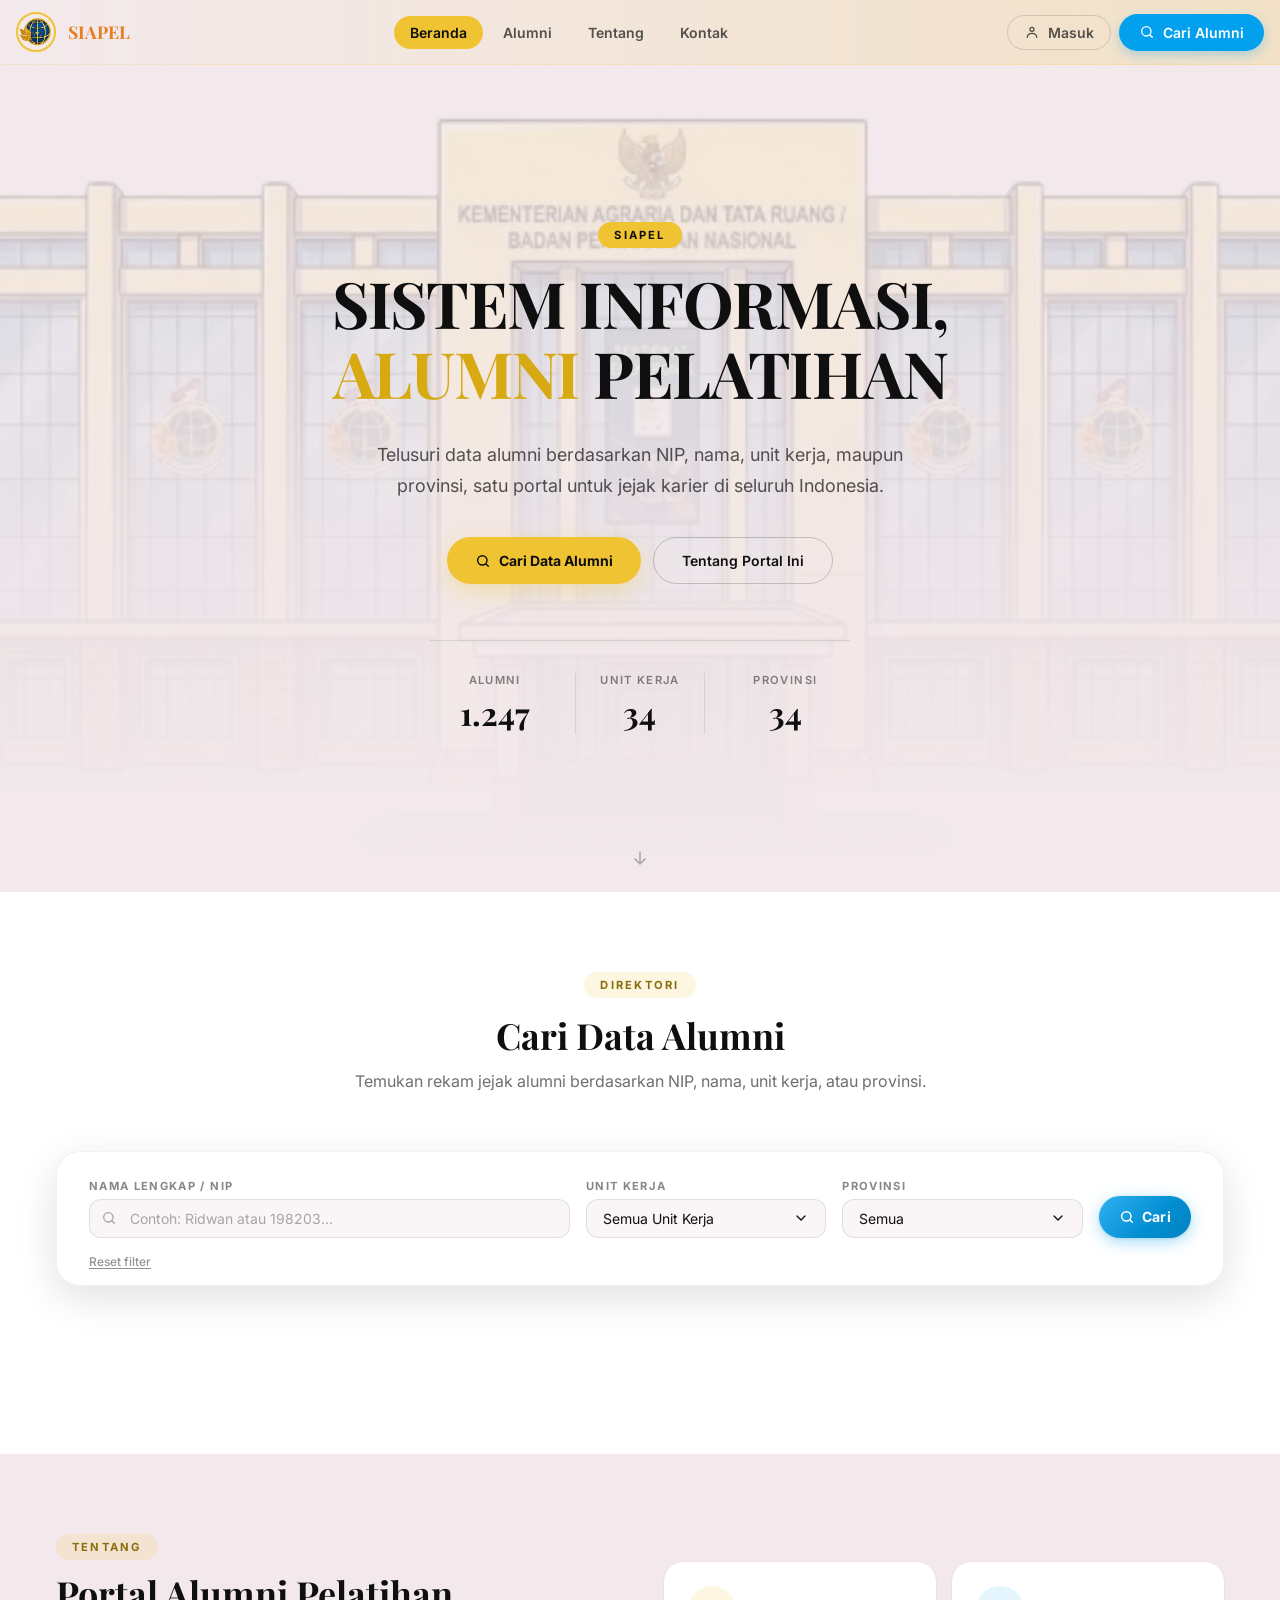
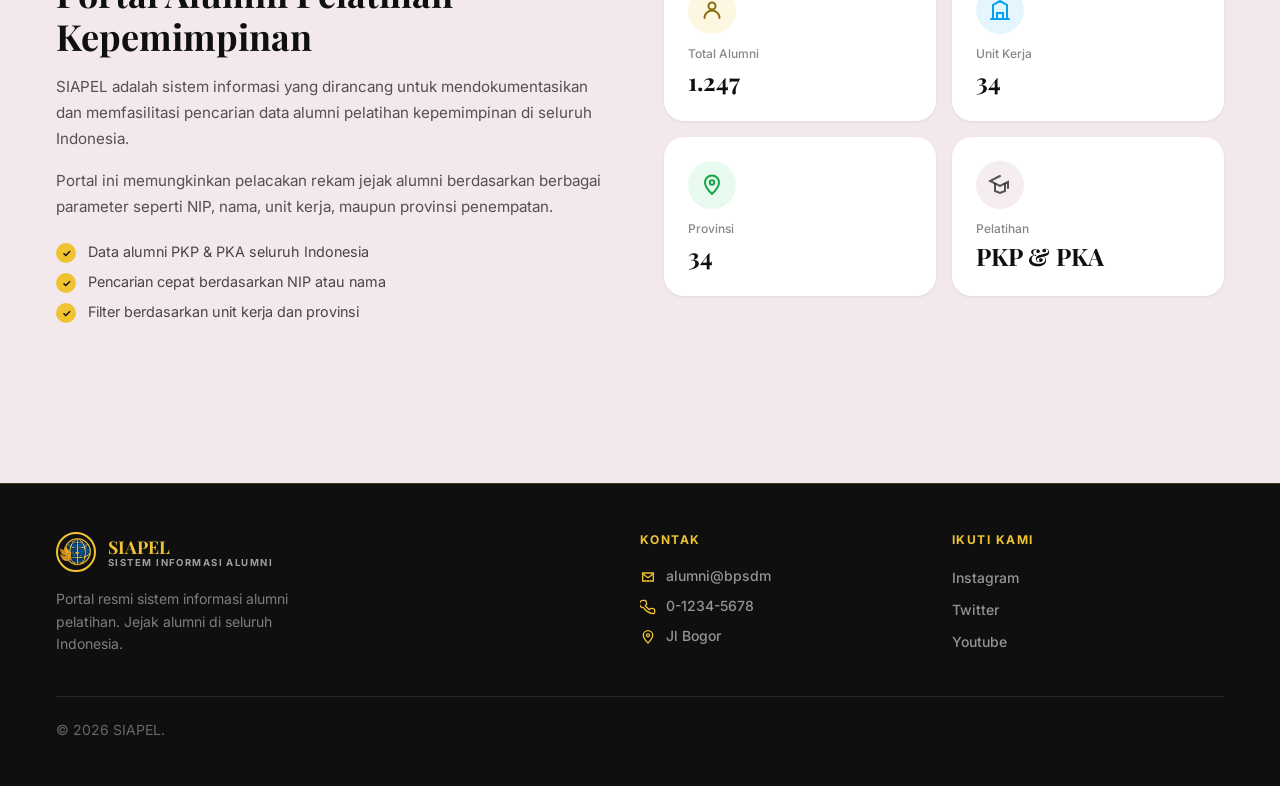
==== index.html @ c96f4f7c "SIAPEL first" ====
<!doctype html>
<html lang="id">
  <head>
    <meta charset="UTF-8" />
    <meta name="viewport" content="width=device-width, initial-scale=1.0" />
    <meta name="description" content="SIAPEL - Sistem Informasi Alumni Pelatihan. Telusuri data alumni berdasarkan NIP, nama, unit kerja, maupun provinsi." />
    <title>SIAPEL - Sistem Informasi Alumni Pelatihan</title>
    <link rel="preconnect" href="https://fonts.googleapis.com" />
    <link rel="preconnect" href="https://fonts.gstatic.com" crossorigin />
    <link href="https://fonts.googleapis.com/css2?family=Inter:wght@400;500;600;700&family=Playfair+Display:wght@700&display=swap" rel="stylesheet" />
    <link rel="stylesheet" href="style.css" />
    <link rel="shortcut icon" href="img/icon.webp" type="image/x-icon" />
  </head>
  <body>
    <!-- Skip link -->
    <a href="#beranda" class="sr-only">Lewati ke konten utama</a>

    <!-- ============ NAVBAR ============ -->
    <header id="navbar" class="navbar">
      <nav class="nav-container">
        <a href="#beranda" class="nav-logo" aria-label="Kembali ke beranda SIAPEL">
          <div class="logo-icon">
            <img src="img/icon.webp" alt="logo" />
          </div>
          <span class="logo-text"><span class="logo-name">SIAPEL</span></span>
        </a>

        <ul class="nav-menu" id="nav-menu">
          <li><a href="#beranda" class="nav-link active" data-section="beranda">Beranda</a></li>
          <li><a href="#alumni" class="nav-link" data-section="alumni">Alumni</a></li>
          <li><a href="#tentang" class="nav-link" data-section="tentang">Tentang</a></li>
          <li><a href="#kontak" class="nav-link" data-section="kontak">Kontak</a></li>
        </ul>

        <div class="nav-actions">
          <a href="login.html" class="btn-login">
            <svg viewBox="0 0 24 24" width="16" height="16" fill="none" stroke="currentColor" stroke-width="2" aria-hidden="true">
              <circle cx="12" cy="8" r="3" />
              <path d="M5 20c0-3.5 3-6 7-6s7 2.5 7 6" stroke-linecap="round" />
            </svg>
            Masuk
          </a>
          <a href="#alumni" class="btn-cari-alumni">
            <svg viewBox="0 0 24 24" width="16" height="16" fill="none" stroke="currentColor" stroke-width="2" aria-hidden="true">
              <circle cx="11" cy="11" r="7" />
              <path d="m20 20-3.5-3.5" stroke-linecap="round" />
            </svg>
            Cari Alumni
          </a>
          <button type="button" id="hamburger" class="hamburger" aria-label="Buka menu" aria-expanded="false"><span></span><span></span><span></span></button>
        </div>
      </nav>

      <div id="mobile-menu" class="mobile-menu" hidden>
        <ul class="mobile-nav-list">
          <li><a href="#beranda" class="mobile-nav-link">Beranda</a></li>
          <li><a href="#alumni" class="mobile-nav-link">Alumni</a></li>
          <li><a href="#tentang" class="mobile-nav-link">Tentang</a></li>
          <li><a href="#kontak" class="mobile-nav-link">Kontak</a></li>
          <li><a href="#alumni" class="mobile-btn-cari">Cari Alumni</a></li>
        </ul>
      </div>
    </header>

    <div class="navbar-spacer" aria-hidden="true"></div>

    <!-- ============ HERO ============ -->
    <section id="beranda" aria-label="Beranda" class="hero-section">
      <div class="hero-overlay"></div>
      <div class="hero-gradient-top"></div>
      <div class="hero-gradient-bottom"></div>

      <div class="hero-content">
        <span class="hero-badge">SIAPEL</span>
        <h1 class="hero-title">
          SISTEM INFORMASI,
          <span class="hero-title-highlight">ALUMNI</span> PELATIHAN
        </h1>
        <p class="hero-desc">Telusuri data alumni berdasarkan NIP, nama, unit kerja, maupun provinsi, satu portal untuk jejak karier di seluruh Indonesia.</p>
        <div class="hero-cta">
          <a href="#alumni" class="btn-primary">
            <svg viewBox="0 0 24 24" width="16" height="16" fill="none" stroke="currentColor" stroke-width="2.2" aria-hidden="true">
              <circle cx="11" cy="11" r="7" />
              <path d="m20 20-3.5-3.5" stroke-linecap="round" />
            </svg>
            Cari Data Alumni
          </a>
          <a href="#tentang" class="btn-outline">Tentang Portal Ini</a>
        </div>

        <dl class="hero-stats" id="hero-stats">
          <div class="stat-item">
            <dt class="stat-label">Alumni</dt>
            <dd class="stat-value" data-target="1247">0</dd>
          </div>
          <div class="stat-item stat-item--border">
            <dt class="stat-label">Unit Kerja</dt>
            <dd class="stat-value" data-target="34">0</dd>
          </div>
          <div class="stat-item">
            <dt class="stat-label">Provinsi</dt>
            <dd class="stat-value" data-target="34">0</dd>
          </div>
        </dl>
      </div>

      <a href="#alumni" class="scroll-indicator" aria-label="Gulir ke bagian alumni">
        <svg viewBox="0 0 24 24" width="20" height="20" fill="none" stroke="currentColor" stroke-width="2"><path d="M12 5v14M6 13l6 6 6-6" stroke-linecap="round" /></svg>
      </a>
    </section>

    <!-- ============ ALUMNI SEARCH ============ -->
    <section id="alumni" aria-label="Direktori Alumni" class="alumni-section">
      <div class="section-container">
        <div class="section-header">
          <span class="section-badge">Direktori</span>
          <h2 class="section-title">Cari Data Alumni</h2>
          <p class="section-desc">Temukan rekam jejak alumni berdasarkan NIP, nama, unit kerja, atau provinsi.</p>
        </div>

        <div class="search-panel">
          <form class="search-form" id="search-form" onsubmit="cariAlumni(event)">
            <div class="search-field search-field--wide">
              <label for="q" class="field-label">Nama Lengkap / NIP</label>
              <div class="input-icon-wrap">
                <svg class="input-icon" viewBox="0 0 24 24" fill="none" stroke="currentColor" stroke-width="2" aria-hidden="true">
                  <circle cx="11" cy="11" r="7" />
                  <path d="m20 20-3.5-3.5" stroke-linecap="round" />
                </svg>
                <input type="text" id="q" name="q" placeholder="Contoh: Ridwan atau 198203..." class="form-input form-input--icon" required />
              </div>
            </div>

            <div class="search-field">
              <label class="field-label">Unit Kerja</label>
              <div class="custom-select-wrap" id="unit-kerja-wrap">
                <button type="button" class="custom-select-btn" id="unit-kerja-btn" aria-expanded="false">
                  <span id="unit-kerja-label">Semua Unit Kerja</span>
                  <svg viewBox="0 0 24 24" width="16" height="16" fill="none" stroke="currentColor" stroke-width="2"><path d="m6 9 6 6 6-6" stroke-linecap="round" /></svg>
                </button>
                <div class="custom-dropdown" id="unit-kerja-dropdown" hidden>
                  <div class="dropdown-search-wrap">
                    <input type="text" id="unit-kerja-search" placeholder="Cari unit kerja..." class="dropdown-search" autocomplete="off" />
                  </div>
                  <ul class="dropdown-list" role="listbox" id="unit-kerja-list"></ul>
                </div>
                <input type="hidden" name="unit_kerja_id" id="unit-kerja-id" />
              </div>
            </div>

            <div class="search-field">
              <label class="field-label">Provinsi</label>
              <div class="custom-select-wrap" id="provinsi-wrap">
                <button type="button" class="custom-select-btn" id="provinsi-btn" aria-expanded="false">
                  <span id="provinsi-label">Semua</span>
                  <svg viewBox="0 0 24 24" width="16" height="16" fill="none" stroke="currentColor" stroke-width="2"><path d="m6 9 6 6 6-6" stroke-linecap="round" /></svg>
                </button>
                <div class="custom-dropdown" id="provinsi-dropdown" hidden>
                  <div class="dropdown-search-wrap">
                    <input type="text" id="provinsi-search" placeholder="Cari provinsi..." class="dropdown-search" autocomplete="off" />
                  </div>
                  <ul class="dropdown-list" role="listbox" id="provinsi-list"></ul>
                </div>
                <input type="hidden" name="provinsi_id" id="provinsi-id" />
              </div>
            </div>

            <div class="search-field search-field--action">
              <label class="field-label">&nbsp;</label>
              <button type="submit" class="btn-search">
                <svg viewBox="0 0 24 24" width="16" height="16" fill="none" stroke="currentColor" stroke-width="2.2" aria-hidden="true">
                  <circle cx="11" cy="11" r="7" />
                  <path d="m20 20-3.5-3.5" stroke-linecap="round" />
                </svg>
                Cari
              </button>
            </div>
          </form>
          <button type="button" class="btn-reset" onclick="resetSearch()">Reset filter</button>
        </div>

        <!-- Hasil Pencarian -->
        <div id="hasil-section" class="hasil-section" hidden>
          <p class="hasil-label" id="hasil-label">Hasil Pencarian</p>

          <div id="skeleton" class="skeleton-wrap" hidden>
            <div class="skeleton-header"></div>
            <div class="skeleton-row">
              <div class="skeleton-cell"></div>
              <div class="skeleton-cell"></div>
              <div class="skeleton-cell"></div>
              <div class="skeleton-cell"></div>
              <div class="skeleton-cell"></div>
            </div>
          </div>

          <div id="tabel-hasil" class="tabel-hasil" hidden>
            <div class="tabel-scroll">
              <table class="tabel">
                <thead>
                  <tr>
                    <th>NIP</th>
                    <th>Nama</th>
                    <th>Jabatan</th>
                    <th>Unit Kerja</th>
                    <th>Provinsi</th>
                  </tr>
                </thead>
                <tbody id="tabel-body"></tbody>
              </table>
            </div>
          </div>

          <div id="not-found" class="not-found" hidden>
            <span class="not-found-icon">
              <svg viewBox="0 0 24 24" width="20" height="20" fill="none" stroke="currentColor" stroke-width="1.8">
                <circle cx="11" cy="11" r="7" />
                <path d="m20 20-3.5-3.5" stroke-linecap="round" />
              </svg>
            </span>
            <h3 class="not-found-title">Data Tidak Ditemukan</h3>
            <p class="not-found-desc">Periksa kembali NIP atau nama yang dimasukkan, atau coba filter lain.</p>
          </div>
        </div>
      </div>
    </section>

    <!-- ============ TENTANG ============ -->
    <section id="tentang" aria-label="Tentang Portal" class="about-section">
      <div class="section-container">
        <div class="about-grid">
          <div class="about-text">
            <span class="section-badge">Tentang</span>
            <h2 class="section-title about-title">Portal Alumni Pelatihan Kepemimpinan</h2>
            <p class="about-desc">SIAPEL adalah sistem informasi yang dirancang untuk mendokumentasikan dan memfasilitasi pencarian data alumni pelatihan kepemimpinan di seluruh Indonesia.</p>
            <p class="about-desc">Portal ini memungkinkan pelacakan rekam jejak alumni berdasarkan berbagai parameter seperti NIP, nama, unit kerja, maupun provinsi penempatan.</p>
            <div class="about-features">
              <div class="feature-item"><span class="feature-icon">✓</span><span>Data alumni PKP &amp; PKA seluruh Indonesia</span></div>
              <div class="feature-item"><span class="feature-icon">✓</span><span>Pencarian cepat berdasarkan NIP atau nama</span></div>
              <div class="feature-item"><span class="feature-icon">✓</span><span>Filter berdasarkan unit kerja dan provinsi</span></div>
            </div>
          </div>
          <div class="about-stats-grid">
            <div class="about-stat-card">
              <div class="about-stat-icon about-stat-icon--yellow">
                <svg viewBox="0 0 24 24" width="24" height="24" fill="none" stroke="currentColor" stroke-width="2">
                  <circle cx="12" cy="8" r="3.5" />
                  <path d="M4.5 20c0-4.1 3.4-7.5 7.5-7.5s7.5 3.4 7.5 7.5" stroke-linecap="round" />
                </svg>
              </div>
              <p class="about-stat-label">Total Alumni</p>
              <p class="about-stat-value">1.247</p>
            </div>
            <div class="about-stat-card">
              <div class="about-stat-icon about-stat-icon--blue">
                <svg viewBox="0 0 24 24" width="24" height="24" fill="none" stroke="currentColor" stroke-width="2"><path d="M3 21h18M5 21V7l7-4 7 4v14M9 21v-6h6v6" stroke-linecap="round" /></svg>
              </div>
              <p class="about-stat-label">Unit Kerja</p>
              <p class="about-stat-value">34</p>
            </div>
            <div class="about-stat-card">
              <div class="about-stat-icon about-stat-icon--green">
                <svg viewBox="0 0 24 24" width="24" height="24" fill="none" stroke="currentColor" stroke-width="2">
                  <path d="M12 21s7-6.5 7-11.5A7 7 0 0 0 5 9.5C5 14.5 12 21 12 21Z" stroke-linecap="round" />
                  <circle cx="12" cy="9.5" r="2.2" />
                </svg>
              </div>
              <p class="about-stat-label">Provinsi</p>
              <p class="about-stat-value">34</p>
            </div>
            <div class="about-stat-card">
              <div class="about-stat-icon about-stat-icon--pink">
                <svg viewBox="0 0 24 24" width="24" height="24" fill="none" stroke="currentColor" stroke-width="2">
                  <path d="M12 3 2 8l10 5 8-4.2V15" stroke-linecap="round" />
                  <path d="M7 11v7l5 2 5-2v-7" stroke-linecap="round" />
                </svg>
              </div>
              <p class="about-stat-label">Pelatihan</p>
              <p class="about-stat-value">PKP &amp; PKA</p>
            </div>
          </div>
        </div>
      </div>
    </section>

    <!-- ============ FOOTER ============ -->
    <footer id="kontak" aria-label="Kontak" class="footer">
      <div class="footer-container">
        <div class="footer-grid">
          <div class="footer-brand">
            <a href="#beranda" class="footer-logo">
              <div class="logo-icon">
                <img src="img/icon.webp" alt="logo" />
              </div>
              <span class="footer-logo-text">
                <span class="footer-logo-name">SIAPEL</span>
                <span class="footer-logo-sub">Sistem Informasi Alumni</span>
              </span>
            </a>
            <p class="footer-desc">Portal resmi sistem informasi alumni pelatihan. Jejak alumni di seluruh Indonesia.</p>
          </div>
          <div class="footer-col">
            <h2 class="footer-col-title">Kontak</h2>
            <ul class="footer-links">
              <li>
                <svg viewBox="0 0 24 24" width="16" height="16" fill="none" stroke="currentColor" stroke-width="2">
                  <path d="M4 6h16v12H4z" stroke-linecap="round" />
                  <path d="m4 7 8 6 8-6" stroke-linecap="round" /></svg
                ><a href="#">alumni@bpsdm</a>
              </li>
              <li>
                <svg viewBox="0 0 24 24" width="16" height="16" fill="none" stroke="currentColor" stroke-width="2">
                  <path
                    d="M22 16.92v3a2 2 0 0 1-2.18 2 19.79 19.79 0 0 1-8.63-3.07 19.5 19.5 0 0 1-6-6A2 2 0 0 1 4.11 2h3a2 2 0 0 1 2 1.72c.127.96.362 1.9.7 2.81a2 2 0 0 1-.45 2.11L8.09 9.91a16 16 0 0 0 6 6l1.27-1.27a2 2 0 0 1 2.11-.45c.9.34 1.85.573 2.81.7A2 2 0 0 1 22 16.92Z"
                    stroke-linecap="round"
                  /></svg
                ><a href="tel:+62211234567">0-1234-5678</a>
              </li>
              <li>
                <svg viewBox="0 0 24 24" width="16" height="16" fill="none" stroke="currentColor" stroke-width="2">
                  <path d="M12 21s7-6.5 7-11.5A7 7 0 0 0 5 9.5C5 14.5 12 21 12 21Z" stroke-linecap="round" />
                  <circle cx="12" cy="9.5" r="2.2" /></svg
                ><span>Jl Bogor</span>
              </li>
            </ul>
          </div>
          <div class="footer-col">
            <h2 class="footer-col-title">Ikuti Kami</h2>
            <ul class="footer-social-links">
              <li><a href="#" target="_blank" rel="noopener">Instagram</a></li>
              <li><a href="#" target="_blank" rel="noopener">Twitter</a></li>
              <li><a href="#" target="_blank" rel="noopener">Youtube</a></li>
            </ul>
          </div>
        </div>
        <div class="footer-bottom">
          <span class="footer-copy">&copy; 2026 <a href="#beranda">SIAPEL</a>.</span>
        </div>
      </div>
    </footer>

    <script src="app.js"></script>
  </body>
</html>
---- style.css ----
/* ================================================================
   SIAPEL – Style.css 
   ================================================================ */

/* ── Google Fonts ── */
@import url("https://fonts.googleapis.com/css2?family=Inter:wght@400;500;600;700&family=Playfair+Display:wght@700&display=swap");

/* ── Reset & Base ── */
*,
*::before,
*::after {
  box-sizing: border-box;
  margin: 0;
  padding: 0;
}
[hidden] {
  display: none !important;
}
html {
  scroll-behavior: smooth;
  font-size: 16px;
}
body {
  font-family: "Inter", system-ui, sans-serif;
  color: #0f0f0f;
  background: #f3e9ec;
  overflow-x: hidden;
  -webkit-font-smoothing: antialiased;
}
img {
  max-width: 100%;
  display: block;
}
a {
  color: inherit;
  text-decoration: none;
}
ul {
  list-style: none;
}
button {
  cursor: pointer;
  font-family: inherit;
  border: none;
  background: none;
}
input,
select,
textarea {
  font-family: inherit;
}

/* ── CSS Variables ── */
:root {
  --gold: #f0c332;
  --gold-dark: #d4ab2a;
  --gold-light: #fff8dc;
  --blue: #03a0ee;
  --blue-dark: #0282c0;
  --dark: #0f0f0f;
  --pink-bg: #f3e9ec;
  --white: #ffffff;
  --text-muted: rgba(15, 15, 15, 0.5);
  --border: rgba(15, 15, 15, 0.1);
  --radius-sm: 8px;
  --radius: 12px;
  --radius-lg: 16px;
  --radius-xl: 20px;
  --radius-full: 9999px;
  --shadow-sm: 0 1px 3px rgba(0, 0, 0, 0.08);
  --shadow: 0 4px 16px rgba(0, 0, 0, 0.1);
  --shadow-lg: 0 12px 40px rgba(0, 0, 0, 0.12);
  --sidebar-w: 256px;
  --topbar-h: 64px;
  --transition: 0.2s ease;
}

/* ================================================================
   UTILITIES
   ================================================================ */
.sr-only {
  position: absolute;
  width: 1px;
  height: 1px;
  overflow: hidden;
  clip: rect(0, 0, 0, 0);
  white-space: nowrap;
}
.font-medium {
  font-weight: 500;
}
.font-semibold {
  font-weight: 600;
}
.font-bold {
  font-weight: 700;
}
.text-right {
  text-align: right;
}
.text-muted {
  color: var(--text-muted);
}
.text-xs {
  font-size: 0.75rem;
}
.mono {
  font-family: "Courier New", monospace;
}
.mt-6 {
  margin-top: 1.5rem;
}
.mb-5 {
  margin-bottom: 1.25rem;
}

/* ================================================================
   LOGO
   ================================================================ */
.logo-icon {
  width: 40px;
  height: 40px;
  border-radius: 50%;
  /* background: var(--gold); */
  border: 2px solid var(--gold);
  display: flex;
  align-items: center;
  justify-content: center;
  font-family: "Playfair Display", serif;
  font-weight: 700;
  font-size: 1.1rem;
  color: var(--dark);
  flex-shrink: 0;
  transition: transform var(--transition);
}
.logo-icon--sm {
  width: 36px;
  height: 36px;
  font-size: 1rem;
}
.logo-text {
  display: flex;
  flex-direction: column;
  line-height: 1.2;
}
.logo-name {
  font-family: "Playfair Display", serif;
  font-size: 1.1rem;
  font-weight: 700;
  color: #e67e22;
}

/* ================================================================
   NAVBAR (Public)
   ================================================================ */
.navbar {
  position: fixed;
  top: 0;
  left: 0;
  right: 0;
  z-index: 50;
  background: linear-gradient(to right, #f3e9ec, rgba(240, 195, 50, 0.2));
  border-bottom: 1px solid rgba(240, 195, 50, 0.2);
  transition:
    background var(--transition),
    box-shadow var(--transition);
}
.navbar.scrolled {
  background: rgba(243, 233, 236, 0.95);
  backdrop-filter: blur(8px);
  box-shadow: 0 4px 20px rgba(0, 0, 0, 0.06);
  border-color: rgba(240, 195, 50, 0.4);
}
.nav-container {
  max-width: 1280px;
  margin: 0 auto;
  display: flex;
  align-items: center;
  justify-content: space-between;
  height: var(--topbar-h);
  padding: 0 1rem;
}
.nav-logo {
  display: flex;
  align-items: center;
  gap: 0.75rem;
}
.nav-logo:hover .logo-icon {
  transform: rotate(6deg);
}
.nav-menu {
  display: flex;
  align-items: center;
  gap: 0.25rem;
}
.nav-link {
  display: block;
  padding: 0.5rem 1rem;
  border-radius: var(--radius-full);
  font-size: 0.875rem;
  font-weight: 600;
  color: rgba(15, 15, 15, 0.7);
  transition: all var(--transition);
}
.nav-link:hover {
  background: rgba(240, 195, 50, 0.2);
  color: var(--dark);
}
.nav-link.active {
  background: var(--gold);
  color: var(--dark);
}
.nav-actions {
  display: flex;
  align-items: center;
  gap: 0.5rem;
}
.btn-login {
  display: inline-flex;
  align-items: center;
  gap: 0.5rem;
  padding: 0.5rem 1rem;
  border-radius: var(--radius-full);
  border: 1px solid rgba(15, 15, 15, 0.15);
  font-size: 0.875rem;
  font-weight: 600;
  color: rgba(15, 15, 15, 0.7);
  transition: all var(--transition);
}
.btn-login:hover {
  border-color: var(--gold);
  background: rgba(240, 195, 50, 0.1);
  color: var(--dark);
}
.btn-cari-alumni {
  display: none;
  align-items: center;
  gap: 0.5rem;
  padding: 0.625rem 1.25rem;
  border-radius: var(--radius-full);
  background: var(--blue);
  font-size: 0.875rem;
  font-weight: 600;
  color: var(--white);
  box-shadow: 0 4px 12px rgba(3, 160, 238, 0.3);
  transition: all var(--transition);
}
.btn-cari-alumni:hover {
  transform: translateY(-1px);
  box-shadow: 0 6px 16px rgba(3, 160, 238, 0.4);
}

/* Hamburger */
.hamburger {
  width: 40px;
  height: 40px;
  display: flex;
  flex-direction: column;
  align-items: center;
  justify-content: center;
  gap: 5px;
  border-radius: var(--radius-full);
  transition: background var(--transition);
}
.hamburger:hover {
  background: rgba(240, 195, 50, 0.2);
}
.hamburger span {
  width: 20px;
  height: 2px;
  background: var(--dark);
  border-radius: 2px;
  transition: all var(--transition);
}
.hamburger.open span:nth-child(1) {
  transform: translateY(7px) rotate(45deg);
}
.hamburger.open span:nth-child(2) {
  opacity: 0;
}
.hamburger.open span:nth-child(3) {
  transform: translateY(-7px) rotate(-45deg);
}

.navbar-spacer {
  height: var(--topbar-h);
}

/* Mobile Menu */
.mobile-menu {
  background: var(--pink-bg);
  border-top: 1px solid rgba(240, 195, 50, 0.3);
}
.mobile-nav-list {
  padding: 1rem;
  display: flex;
  flex-direction: column;
  gap: 0.25rem;
}
.mobile-nav-link {
  display: block;
  padding: 0.75rem 1rem;
  border-radius: var(--radius);
  font-size: 1rem;
  font-weight: 600;
  color: rgba(15, 15, 15, 0.7);
  transition: all var(--transition);
}
.mobile-nav-link:hover {
  background: rgba(240, 195, 50, 0.2);
  color: var(--dark);
}
.mobile-btn-cari {
  display: flex;
  align-items: center;
  justify-content: center;
  gap: 0.5rem;
  padding: 0.75rem 1rem;
  margin-top: 0.5rem;
  border-radius: var(--radius);
  background: var(--blue);
  color: var(--white);
  font-size: 1rem;
  font-weight: 600;
}

@media (min-width: 768px) {
  .nav-menu {
    display: flex !important;
  }
  .btn-cari-alumni {
    display: inline-flex;
  }
  .hamburger {
    display: none;
  }
}

/* ================================================================
   HERO
   ================================================================ */
.hero-section {
  position: relative;
  min-height: 92vh;
  display: flex;
  align-items: center;
  background: var(--pink-bg);
  overflow: hidden;
}
.hero-overlay {
  position: absolute;
  inset: 0;
  z-index: 0;
  background: url("img/heroImage.webp") center/cover no-repeat;
  opacity: 0.25;
}
/* .hero-gradient-top {
  position: absolute;
  inset: 0;
  z-index: 1;
  background: radial-gradient(ellipse at top, rgba(240, 195, 50, 0.4), transparent 55%);
} */
.hero-gradient-bottom {
  position: absolute;
  inset: 0;
  z-index: 1;
  background: linear-gradient(to top, var(--pink-bg) 0%, rgba(243, 233, 236, 0.75) 40%, transparent 100%);
}
.hero-content {
  position: relative;
  z-index: 10;
  max-width: 900px;
  margin: 0 auto;
  padding: 6rem 1rem;
  text-align: center;
  display: flex;
  flex-direction: column;
  align-items: center;
  width: 100%;
}
.hero-badge {
  display: inline-flex;
  align-items: center;
  background: var(--gold);
  color: var(--dark);
  padding: 0.375rem 1rem;
  border-radius: var(--radius-full);
  font-size: 0.7rem;
  font-weight: 700;
  letter-spacing: 0.2em;
  text-transform: uppercase;
  margin-bottom: 1.25rem;
}
.hero-title {
  font-family: "Playfair Display", serif;
  font-size: clamp(2rem, 5vw, 4rem);
  font-weight: 700;
  line-height: 1.1;
  color: var(--dark);
  letter-spacing: -0.02em;
  margin-bottom: 0.5rem;
}
.hero-title-highlight {
  color: #d7a913;
}
.hero-desc {
  max-width: 600px;
  font-size: clamp(0.95rem, 2vw, 1.125rem);
  line-height: 1.7;
  color: rgba(15, 15, 15, 0.7);
  margin-top: 1.5rem;
}
.hero-cta {
  display: flex;
  flex-wrap: wrap;
  justify-content: center;
  gap: 0.75rem;
  margin-top: 2.25rem;
  width: 100%;
}
.btn-primary {
  display: inline-flex;
  align-items: center;
  gap: 0.5rem;
  padding: 0.875rem 1.75rem;
  border-radius: var(--radius-full);
  background: var(--gold);
  font-size: 0.875rem;
  font-weight: 700;
  color: var(--dark);
  box-shadow: 0 8px 24px rgba(240, 195, 50, 0.3);
  transition: all var(--transition);
}
.btn-primary:hover {
  transform: translateY(-2px);
  box-shadow: 0 12px 32px rgba(240, 195, 50, 0.4);
}
.btn-outline {
  display: inline-flex;
  align-items: center;
  padding: 0.875rem 1.75rem;
  border-radius: var(--radius-full);
  border: 1px solid rgba(15, 15, 15, 0.2);
  font-size: 0.875rem;
  font-weight: 600;
  color: var(--dark);
  transition: all var(--transition);
}
.btn-outline:hover {
  border-color: var(--blue);
  color: var(--blue);
}

/* Hero Stats */
.hero-stats {
  display: grid;
  grid-template-columns: repeat(3, 1fr);
  gap: 1rem;
  margin-top: 3.5rem;
  width: 100%;
  max-width: 420px;
  border-top: 1px solid rgba(15, 15, 15, 0.1);
  padding-top: 2rem;
}
.stat-item {
  text-align: center;
}
.stat-item--border {
  border-left: 1px solid rgba(15, 15, 15, 0.1);
  border-right: 1px solid rgba(15, 15, 15, 0.1);
}
.stat-label {
  font-size: 0.7rem;
  font-weight: 600;
  text-transform: uppercase;
  letter-spacing: 0.12em;
  color: var(--text-muted);
}
.stat-value {
  font-family: "Playfair Display", serif;
  font-size: clamp(1.5rem, 4vw, 2rem);
  font-weight: 700;
  color: var(--dark);
  margin-top: 0.25rem;
}

/* Scroll indicator */
.scroll-indicator {
  position: absolute;
  bottom: 1.5rem;
  left: 50%;
  transform: translateX(-50%);
  display: flex;
  flex-direction: column;
  align-items: center;
  color: rgba(15, 15, 15, 0.3);
  z-index: 10;
  animation: bounce 2s infinite;
  display: none;
}
@keyframes bounce {
  0%,
  100% {
    transform: translateX(-50%) translateY(0);
  }
  50% {
    transform: translateX(-50%) translateY(8px);
  }
}
@media (min-width: 640px) {
  .scroll-indicator {
    display: flex;
  }
}

/* ================================================================
   SECTION
   ================================================================ */
.section-container {
  max-width: 1200px;
  margin: 0 auto;
  padding: 0 1rem;
}
.alumni-section {
  background: var(--white);
  padding: 5rem 0 7rem;
}
.about-section {
  background: var(--pink-bg);
  padding: 5rem 0;
}
.section-header {
  max-width: 600px;
  margin: 0 auto 3.5rem;
  text-align: center;
}
.section-badge {
  display: inline-flex;
  align-items: center;
  background: rgba(240, 195, 50, 0.15);
  color: #8a6d0f;
  padding: 0.375rem 1rem;
  border-radius: var(--radius-full);
  font-size: 0.7rem;
  font-weight: 700;
  letter-spacing: 0.2em;
  text-transform: uppercase;
}
.section-title {
  font-family: "Playfair Display", serif;
  font-size: clamp(1.75rem, 4vw, 2.25rem);
  font-weight: 700;
  color: var(--dark);
  margin-top: 1rem;
  line-height: 1.2;
}
.section-desc {
  margin-top: 0.75rem;
  color: rgba(15, 15, 15, 0.6);
  line-height: 1.6;
}

/* ================================================================
   SEARCH PANEL
   ================================================================ */
.search-panel {
  background: var(--white);
  border-radius: 24px;
  border: 1px solid rgba(15, 15, 15, 0.05);
  box-shadow: var(--shadow-lg);
  padding: 1.5rem 2rem 1rem;
  margin-bottom: 3.5rem;
}
.search-form {
  display: grid;
  grid-template-columns: 1fr;
  gap: 1rem;
  align-items: end;
}
@media (min-width: 768px) {
  .search-form {
    grid-template-columns: 2fr 1fr 1fr auto;
  }
  .btn-cari-alumni {
    display: inline-flex;
  }
}
.search-field {
}
.search-field--wide {
}
.search-field--action {
}
.field-label {
  display: block;
  font-size: 0.7rem;
  font-weight: 700;
  text-transform: uppercase;
  letter-spacing: 0.12em;
  color: var(--text-muted);
  margin-bottom: 0.375rem;
}
.form-input {
  width: 100%;
  padding: 0.625rem 1rem;
  border: 1px solid var(--border);
  border-radius: var(--radius);
  background: rgba(243, 233, 236, 0.4);
  font-size: 0.875rem;
  color: var(--dark);
  outline: none;
  transition: all var(--transition);
}
.form-input::placeholder {
  color: rgba(15, 15, 15, 0.35);
}
.form-input:focus {
  border-color: var(--blue);
  background: var(--white);
  box-shadow: 0 0 0 3px rgba(3, 160, 238, 0.15);
}
.form-input--icon {
  padding-left: 2.5rem;
}
.input-icon-wrap {
  position: relative;
}
.input-icon {
  position: absolute;
  left: 0.75rem;
  top: 50%;
  transform: translateY(-50%);
  color: rgba(15, 15, 15, 0.35);
  pointer-events: none;
  width: 16px;
  height: 16px;
}
.btn-search {
  display: inline-flex;
  align-items: center;
  justify-content: center;
  gap: 0.45rem;
  width: 100%;
  height: 42px;
  padding: 0 1.25rem;
  background: linear-gradient(135deg, #03a0ee 0%, #0282c0 100%);
  color: var(--white);
  border-radius: var(--radius-full);
  font-size: 0.875rem;
  font-weight: 700;
  letter-spacing: 0.02em;
  white-space: nowrap;
  box-shadow: 0 4px 16px rgba(3, 160, 238, 0.35), 0 1px 3px rgba(0,0,0,0.1);
  transition: all 0.22s cubic-bezier(.4,0,.2,1);
  position: relative;
  overflow: hidden;
}
.btn-search::after {
  content: '';
  position: absolute;
  inset: 0;
  background: linear-gradient(135deg, rgba(255,255,255,0.18) 0%, transparent 60%);
  pointer-events: none;
}
.btn-search:hover {
  transform: translateY(-2px) scale(1.03);
  background: linear-gradient(135deg, #1ab3ff 0%, #0295d8 100%);
  box-shadow: 0 8px 24px rgba(3, 160, 238, 0.45), 0 2px 6px rgba(0,0,0,0.12);
}
.btn-search:active {
  transform: translateY(0) scale(0.98);
  box-shadow: 0 2px 8px rgba(3, 160, 238, 0.3);
}
.btn-reset {
  display: block;
  margin-top: 1rem;
  font-size: 0.75rem;
  font-weight: 500;
  color: rgba(15, 15, 15, 0.45);
  text-decoration: underline;
  text-underline-offset: 2px;
  transition: color var(--transition);
  background: none;
  border: none;
  cursor: pointer;
}
.btn-reset:hover {
  color: var(--blue);
}

/* Custom dropdown select */
.custom-select-wrap {
  position: relative;
}
.custom-select-btn {
  width: 100%;
  display: flex;
  align-items: center;
  justify-content: space-between;
  padding: 0.625rem 1rem;
  border: 1px solid var(--border);
  border-radius: var(--radius);
  background: rgba(243, 233, 236, 0.4);
  font-size: 0.875rem;
  color: var(--dark);
  cursor: pointer;
  outline: none;
  transition: all var(--transition);
}
.custom-select-btn:focus,
.custom-select-btn[aria-expanded="true"] {
  border-color: var(--blue);
  background: var(--white);
  box-shadow: 0 0 0 3px rgba(3, 160, 238, 0.15);
}
.custom-dropdown {
  position: absolute;
  top: calc(100% + 8px);
  left: 0;
  right: 0;
  z-index: 30;
  background: var(--white);
  border: 1px solid rgba(15, 15, 15, 0.1);
  border-radius: var(--radius);
  box-shadow: var(--shadow-lg);
  overflow: hidden;
  animation: dropdownIn 0.15s ease;
}
@keyframes dropdownIn {
  from {
    opacity: 0;
    transform: translateY(-4px);
  }
  to {
    opacity: 1;
    transform: translateY(0);
  }
}
.dropdown-search-wrap {
  position: relative;
  padding: 0.5rem;
  border-bottom: 1px solid rgba(15, 15, 15, 0.05);
}
.dropdown-search {
  width: 100%;
  padding: 0.375rem 0.5rem 0.375rem 1.75rem;
  font-size: 0.875rem;
  border: none;
  background: transparent;
  outline: none;
  color: var(--dark);
}
.dropdown-search::placeholder {
  color: rgba(15, 15, 15, 0.3);
}
.dropdown-list {
  max-height: 220px;
  overflow-y: auto;
  padding: 0.25rem 0;
}
.dropdown-item {
  display: block;
  width: 100%;
  padding: 0.5rem 1rem;
  font-size: 0.875rem;
  text-align: left;
  background: none;
  border: none;
  cursor: pointer;
  color: rgba(15, 15, 15, 0.8);
  transition: background var(--transition);
}
.dropdown-item:hover {
  background: rgba(240, 195, 50, 0.1);
}
.dropdown-item.selected {
  background: rgba(240, 195, 50, 0.15);
  color: #8a6d0f;
  font-weight: 600;
}
.dropdown-empty {
  padding: 0.75rem 1rem;
  font-size: 0.875rem;
  color: rgba(15, 15, 15, 0.35);
}

/* ================================================================
   SEARCH HASIL
   ================================================================ */
.hasil-section {
  margin-top: 2rem;
}
.hasil-label {
  text-align: center;
  font-size: 0.7rem;
  font-weight: 700;
  text-transform: uppercase;
  letter-spacing: 0.15em;
  color: var(--text-muted);
  margin-bottom: 1rem;
  display: flex;
  align-items: center;
  justify-content: center;
  gap: 0.5rem;
}

.skeleton-wrap {
  max-width: 900px;
  margin: 0 auto;
  border-radius: var(--radius-xl);
  border: 1px solid rgba(240, 195, 50, 0.3);
  box-shadow: var(--shadow-lg);
  overflow: hidden;
  animation: pulse 1.5s infinite;
}
.skeleton-header {
  height: 44px;
  background: rgba(240, 195, 50, 0.15);
}
.skeleton-row {
  display: grid;
  grid-template-columns: repeat(5, 1fr);
  gap: 1rem;
  padding: 1.25rem;
  background: var(--white);
}
.skeleton-cell {
  height: 16px;
  background: rgba(15, 15, 15, 0.08);
  border-radius: var(--radius-full);
}
@keyframes pulse {
  0%,
  100% {
    opacity: 1;
  }
  50% {
    opacity: 0.6;
  }
}

.tabel-hasil {
  max-width: 900px;
  margin: 0 auto;
  overflow: hidden;
  border-radius: var(--radius-xl);
  border: 1px solid rgba(240, 195, 50, 0.4);
  box-shadow: var(--shadow-lg);
}

.not-found {
  max-width: 480px;
  margin: 0 auto;
  display: flex;
  flex-direction: column;
  align-items: center;
  border: 1.5px dashed rgba(15, 15, 15, 0.15);
  border-radius: 28px;
  background: rgba(243, 233, 236, 0.4);
  padding: 3rem 1.5rem;
  text-align: center;
}
.not-found-icon {
  width: 48px;
  height: 48px;
  border-radius: 50%;
  background: rgba(15, 15, 15, 0.05);
  color: rgba(15, 15, 15, 0.4);
  display: flex;
  align-items: center;
  justify-content: center;
}
.not-found-title {
  font-family: "Playfair Display", serif;
  font-size: 1rem;
  font-weight: 700;
  color: var(--dark);
  margin-top: 0.75rem;
}
.not-found-desc {
  font-size: 0.875rem;
  color: rgba(15, 15, 15, 0.55);
  margin-top: 0.375rem;
  line-height: 1.5;
}

/* ================================================================
   TABEL
   ================================================================ */
.tabel-scroll {
  overflow-x: auto;
}
.tabel {
  width: 100%;
  border-collapse: collapse;
  font-size: 0.875rem;
  text-align: left;
}
.tabel thead tr {
  background: rgba(240, 195, 50, 0.12);
}
.tabel th {
  padding: 0.75rem 1.25rem;
  font-size: 0.7rem;
  font-weight: 700;
  text-transform: uppercase;
  letter-spacing: 0.08em;
  color: #8a6d0f;
  white-space: nowrap;
}
.tabel td {
  padding: 0.75rem 1.25rem;
  border-top: 1px solid rgba(15, 15, 15, 0.06);
  white-space: nowrap;
}
.tabel--admin thead {
  background: transparent;
  border-bottom: 1px solid rgba(15, 15, 15, 0.08);
}
.tabel--admin th {
  color: rgba(15, 15, 15, 0.4);
}
.tabel-row-hover:hover {
  background: rgba(243, 233, 236, 0.4);
}

/* ================================================================
   ABOUT
   ================================================================ */
.about-grid {
  display: grid;
  grid-template-columns: 1fr;
  gap: 3rem;
  align-items: center;
}
@media (min-width: 1024px) {
  .about-grid {
    grid-template-columns: 1fr 1fr;
  }
}
.about-title {
  margin-top: 0.75rem;
  text-align: left;
}
.about-desc {
  font-size: 0.95rem;
  line-height: 1.7;
  color: rgba(15, 15, 15, 0.7);
  margin-top: 1rem;
}
.about-features {
  margin-top: 1.5rem;
  display: flex;
  flex-direction: column;
  gap: 0.625rem;
}
.feature-item {
  display: flex;
  align-items: flex-start;
  gap: 0.75rem;
  font-size: 0.9rem;
  color: rgba(15, 15, 15, 0.75);
}
.feature-icon {
  flex-shrink: 0;
  width: 20px;
  height: 20px;
  background: var(--gold);
  border-radius: 50%;
  display: flex;
  align-items: center;
  justify-content: center;
  font-size: 0.65rem;
  font-weight: 700;
  color: var(--dark);
}

.about-stats-grid {
  display: grid;
  grid-template-columns: repeat(2, 1fr);
  gap: 1rem;
}
.about-stat-card {
  background: var(--white);
  border-radius: var(--radius-xl);
  padding: 1.5rem;
  box-shadow: var(--shadow-sm);
  transition: box-shadow var(--transition);
}
.about-stat-card:hover {
  box-shadow: var(--shadow);
}
.about-stat-icon {
  width: 48px;
  height: 48px;
  border-radius: 50%;
  display: flex;
  align-items: center;
  justify-content: center;
  margin-bottom: 0.75rem;
}
.about-stat-icon--yellow {
  background: rgba(240, 195, 50, 0.15);
  color: #8a6d0f;
}
.about-stat-icon--blue {
  background: rgba(3, 160, 238, 0.1);
  color: var(--blue);
}
.about-stat-icon--green {
  background: rgba(34, 197, 94, 0.1);
  color: #16a34a;
}
.about-stat-icon--pink {
  background: rgba(243, 233, 236, 0.8);
  color: rgba(15, 15, 15, 0.7);
}
.about-stat-label {
  font-size: 0.75rem;
  color: var(--text-muted);
  font-weight: 500;
}
.about-stat-value {
  font-family: "Playfair Display", serif;
  font-size: 1.5rem;
  font-weight: 700;
  color: var(--dark);
  margin-top: 0.25rem;
}

/* ================================================================
   FOOTER
   ================================================================ */
.footer {
  margin-top: 5rem;
  border-top: 1px solid rgba(240, 195, 50, 0.2);
  background: #0f0f0f;
}
.footer-container {
  max-width: 1200px;
  margin: 0 auto;
  padding: 3rem 1rem;
}
.footer-grid {
  display: grid;
  grid-template-columns: 1fr;
  gap: 2.5rem;
}
@media (min-width: 768px) {
  .footer-grid {
    grid-template-columns: 2fr 1fr 1fr;
  }
}
.footer-logo {
  display: flex;
  align-items: center;
  gap: 0.75rem;
  margin-bottom: 1rem;
}
.footer-logo-text {
  display: flex;
  flex-direction: column;
  line-height: 1.2;
}
.footer-logo-name {
  font-family: "Playfair Display", serif;
  font-size: 1.1rem;
  font-weight: 700;
  color: var(--gold);
}
.footer-logo-sub {
  font-size: 0.6rem;
  font-weight: 700;
  text-transform: uppercase;
  letter-spacing: 0.15em;
  color: rgba(255, 255, 255, 0.6);
}
.footer-desc {
  font-size: 0.875rem;
  line-height: 1.6;
  color: rgba(243, 233, 236, 0.5);
  max-width: 280px;
}
.footer-col-title {
  font-size: 0.75rem;
  font-weight: 700;
  text-transform: uppercase;
  letter-spacing: 0.12em;
  color: var(--gold);
  margin-bottom: 1.25rem;
}
.footer-links {
  display: flex;
  flex-direction: column;
  gap: 0.75rem;
}
.footer-links li {
  display: flex;
  align-items: flex-start;
  gap: 0.625rem;
  font-size: 0.875rem;
  font-weight: 500;
  color: rgba(243, 233, 236, 0.6);
}
.footer-links li svg {
  color: var(--gold);
  flex-shrink: 0;
  margin-top: 2px;
}
.footer-links a {
  transition: color var(--transition);
}
.footer-links a:hover {
  color: var(--gold);
}
.footer-social-links {
  display: flex;
  flex-direction: column;
  gap: 0.75rem;
}
.footer-social-links a {
  font-size: 0.875rem;
  font-weight: 500;
  color: rgba(243, 233, 236, 0.6);
  transition: color var(--transition);
}
.footer-social-links a:hover {
  color: var(--gold);
}
.footer-bottom {
  display: flex;
  align-items: center;
  justify-content: space-between;
  flex-wrap: wrap;
  gap: 1rem;
  margin-top: 2.5rem;
  padding-top: 1.5rem;
  border-top: 1px solid rgba(243, 233, 236, 0.1);
}
.footer-copy {
  font-size: 0.875rem;
  color: rgba(243, 233, 236, 0.4);
}
.footer-copy a:hover {
  color: var(--gold);
}

/* ================================================================
   LOGIN PAGE
   ================================================================ */
.login-body {
  min-height: 100vh;
  background: var(--pink-bg);
  display: flex;
  align-items: center;
  justify-content: center;
  padding: 2rem 1rem;
  position: relative;
  overflow: hidden;
}
.login-bg-blob {
  position: absolute;
  border-radius: 50%;
  filter: blur(80px);
  pointer-events: none;
}
.login-bg-blob--1 {
  width: 400px;
  height: 400px;
  top: -100px;
  right: -100px;
  background: rgba(240, 195, 50, 0.25);
}
.login-bg-blob--2 {
  width: 300px;
  height: 300px;
  bottom: -80px;
  left: -80px;
  background: rgba(3, 160, 238, 0.15);
}
.login-container {
  position: relative;
  z-index: 10;
  width: 100%;
  max-width: 400px;
  display: flex;
  flex-direction: column;
  align-items: center;
}
.login-logo {
  display: flex;
  align-items: center;
  gap: 0.75rem;
  margin-bottom: 2rem;
}
.login-card {
  width: 100%;
  background: var(--white);
  border-radius: 24px;
  border: 1px solid rgba(15, 15, 15, 0.05);
  padding: 1.75rem;
  box-shadow: 0 20px 60px rgba(240, 195, 50, 0.12);
}
.login-title {
  font-family: "Playfair Display", serif;
  font-size: 1.35rem;
  font-weight: 700;
  color: var(--dark);
}
.login-subtitle {
  font-size: 0.875rem;
  color: var(--text-muted);
  margin-top: 0.25rem;
  margin-bottom: 1.5rem;
}
.login-form {
  display: flex;
  flex-direction: column;
  gap: 1rem;
}
.form-group {
  display: flex;
  flex-direction: column;
}
.form-label {
  font-size: 0.8rem;
  font-weight: 600;
  color: rgba(15, 15, 15, 0.7);
  margin-bottom: 0.375rem;
  display: block;
}
.form-label-row {
  display: flex;
  align-items: center;
  justify-content: space-between;
  margin-bottom: 0.375rem;
}
.form-link {
  font-size: 0.75rem;
  font-weight: 500;
  color: #8a6d0f;
}
.form-link:hover {
  text-decoration: underline;
}
.input-pw-wrap {
  position: relative;
}
.input-pw-wrap .form-input {
  padding-right: 2.75rem;
}
.toggle-pw {
  position: absolute;
  right: 0.75rem;
  top: 50%;
  transform: translateY(-50%);
  color: rgba(15, 15, 15, 0.4);
  padding: 0.25rem;
  transition: color var(--transition);
}
.toggle-pw:hover {
  color: var(--dark);
}
.btn-login-submit {
  width: 100%;
  padding: 0.8rem;
  background: var(--blue);
  color: var(--white);
  border-radius: var(--radius-full);
  font-size: 0.875rem;
  font-weight: 600;
  box-shadow: 0 6px 16px rgba(3, 160, 238, 0.25);
  transition: all var(--transition);
  margin-top: 0.5rem;
  display: flex;
  align-items: center;
  justify-content: center;
  gap: 0.5rem;
}
.btn-login-submit:hover {
  background: var(--blue-dark);
  transform: translateY(-1px);
}
.login-note {
  text-align: center;
  font-size: 0.75rem;
  color: rgba(15, 15, 15, 0.4);
  margin-top: 1.25rem;
}
.login-back {
  display: inline-flex;
  align-items: center;
  gap: 0.375rem;
  margin-top: 1.5rem;
  font-size: 0.875rem;
  color: rgba(15, 15, 15, 0.5);
  transition: color var(--transition);
}
.login-back:hover {
  color: #8a6d0f;
}

/* Spinner */
.spinner {
  width: 18px;
  height: 18px;
  border: 2px solid rgba(255, 255, 255, 0.3);
  border-top-color: var(--white);
  border-radius: 50%;
  animation: spin 0.6s linear infinite;
}
@keyframes spin {
  to {
    transform: rotate(360deg);
  }
}

/* ================================================================
   ALERT
   ================================================================ */
.alert {
  display: flex;
  align-items: flex-start;
  gap: 0.625rem;
  padding: 0.75rem 1rem;
  border-radius: var(--radius);
  font-size: 0.875rem;
  margin-bottom: 1.25rem;
}
.alert--error {
  background: #fef2f2;
  border: 1px solid #fecaca;
  color: #dc2626;
}
.alert--success {
  background: #f0fdf4;
  border: 1px solid #bbf7d0;
  color: #16a34a;
}

/* ================================================================
   ADMIN LAYOUT
   ================================================================ */
.admin-body {
  background: var(--pink-bg);
}
.sidebar-overlay {
  position: fixed;
  inset: 0;
  z-index: 30;
  background: rgba(0, 0, 0, 0.4);
  display: none;
}
.overlay--visible {
  display: block;
}

.sidebar {
  position: fixed;
  inset-y: 0;
  left: 0;
  z-index: 40;
  width: var(--sidebar-w);
  background: #0f0f0f;
  display: flex;
  flex-direction: column;
  transform: translateX(-100%);
  transition: transform var(--transition);
}
.sidebar--open {
  transform: translateX(0);
}
@media (min-width: 1024px) {
  .sidebar {
    transform: translateX(0);
  }
}

.sidebar-logo {
  display: flex;
  align-items: center;
  gap: 0.625rem;
  height: var(--topbar-h);
  padding: 0 1.25rem;
  border-bottom: 1px solid rgba(255, 255, 255, 0.1);
  flex-shrink: 0;
}
.sidebar-logo-text {
  display: flex;
  flex-direction: column;
  line-height: 1.2;
}
.sidebar-logo-name {
  font-family: "Playfair Display", serif;
  font-size: 1rem;
  font-weight: 700;
  color: var(--white);
}
.sidebar-logo-sub {
  font-size: 0.6rem;
  font-weight: 700;
  text-transform: uppercase;
  letter-spacing: 0.15em;
  color: var(--gold);
}
.sidebar-nav {
  flex: 1;
  padding: 1.25rem 0.75rem;
  display: flex;
  flex-direction: column;
  gap: 0.25rem;
}
.sidebar-link {
  display: flex;
  align-items: center;
  gap: 0.75rem;
  padding: 0.625rem 0.75rem;
  border-radius: var(--radius);
  font-size: 0.875rem;
  font-weight: 600;
  color: rgba(255, 255, 255, 0.7);
  transition: all var(--transition);
}
.sidebar-link:hover {
  background: rgba(255, 255, 255, 0.06);
  color: var(--white);
}
.sidebar-link--active {
  background: var(--gold);
  color: var(--dark) !important;
}
.sidebar-link--active:hover {
  background: var(--gold-dark);
}
.sidebar-bottom {
  border-top: 1px solid rgba(255, 255, 255, 0.1);
  padding: 1rem 0.75rem;
  display: flex;
  flex-direction: column;
  gap: 0.25rem;
}

.admin-main {
  min-height: 100vh;
  transition: padding var(--transition);
}
@media (min-width: 1024px) {
  .admin-main {
    padding-left: var(--sidebar-w);
  }
}

.admin-topbar {
  position: sticky;
  top: 0;
  z-index: 20;
  height: var(--topbar-h);
  display: flex;
  align-items: center;
  justify-content: space-between;
  padding: 0 1rem 0 1.25rem;
  background: var(--white);
  border-bottom: 1px solid var(--border);
  box-shadow: var(--shadow-sm);
}
@media (min-width: 640px) {
  .admin-topbar {
    padding: 0 1.5rem;
  }
}
.topbar-left {
  display: flex;
  align-items: center;
  gap: 0.75rem;
}
.topbar-right {
  display: flex;
  align-items: center;
  gap: 0.75rem;
}
.hamburger-admin {
  color: rgba(15, 15, 15, 0.6);
  padding: 0.25rem;
  border-radius: 0.5rem;
  transition: color var(--transition);
}
.hamburger-admin:hover {
  color: var(--dark);
}
@media (min-width: 1024px) {
  .hamburger-admin {
    display: none;
  }
}
.admin-page-title {
  font-family: "Playfair Display", serif;
  font-size: 1.125rem;
  font-weight: 700;
  color: var(--dark);
}
.topbar-username {
  font-size: 0.875rem;
  color: var(--text-muted);
  display: none;
}
@media (min-width: 640px) {
  .topbar-username {
    display: block;
  }
}
.topbar-avatar {
  width: 36px;
  height: 36px;
  border-radius: 50%;
  background: var(--gold);
  font-size: 0.875rem;
  font-weight: 700;
  color: var(--dark);
  display: flex;
  align-items: center;
  justify-content: center;
}
.admin-content {
  padding: 1rem;
}
@media (min-width: 640px) {
  .admin-content {
    padding: 1.5rem;
  }
}
@media (min-width: 1024px) {
  .admin-content {
    padding: 2rem;
  }
}

/* Flash */
.flash {
  display: flex;
  align-items: center;
  gap: 0.625rem;
  margin: 1rem 1rem 0;
  padding: 0.75rem 1rem;
  border-radius: var(--radius);
  font-size: 0.875rem;
  font-weight: 500;
  animation: slideDown 0.3s ease;
}
@keyframes slideDown {
  from {
    opacity: 0;
    transform: translateY(-8px);
  }
  to {
    opacity: 1;
    transform: translateY(0);
  }
}
.flash--success {
  background: #f0fdf4;
  border: 1px solid #bbf7d0;
  color: #16a34a;
}
.flash-close {
  margin-left: auto;
  font-size: 1.1rem;
  line-height: 1;
  color: inherit;
  opacity: 0.6;
  background: none;
  border: none;
  cursor: pointer;
}

/* Admin Card */
.admin-card {
  background: var(--white);
  border-radius: var(--radius-xl);
  border: 1px solid rgba(15, 15, 15, 0.08);
  overflow: hidden;
}
.admin-card-header {
  display: flex;
  align-items: center;
  justify-content: space-between;
  padding: 1rem 1.25rem;
  border-bottom: 1px solid var(--border);
}
.admin-card-title {
  font-family: "Playfair Display", serif;
  font-size: 1rem;
  font-weight: 700;
  color: var(--dark);
}
.admin-card-footer {
  border-top: 1px solid var(--border);
  padding: 0.75rem 1.25rem;
}
.link-semua {
  font-size: 0.875rem;
  font-weight: 500;
  color: var(--blue);
}
.link-semua:hover {
  text-decoration: underline;
}

/* Stats grid */
.stats-grid {
  display: grid;
  grid-template-columns: 1fr;
  gap: 1rem;
}
@media (min-width: 640px) {
  .stats-grid {
    grid-template-columns: repeat(3, 1fr);
  }
}
.stat-card {
  background: var(--white);
  border-radius: var(--radius-xl);
  border: 1px solid var(--border);
  padding: 1.25rem;
  transition: box-shadow var(--transition);
}
.stat-card:hover {
  box-shadow: var(--shadow);
}
.stat-card-inner {
  display: flex;
  align-items: center;
  gap: 0.75rem;
}
.stat-card-icon {
  width: 44px;
  height: 44px;
  border-radius: 50%;
  display: flex;
  align-items: center;
  justify-content: center;
  flex-shrink: 0;
}
.stat-card-icon--yellow {
  background: rgba(240, 195, 50, 0.15);
  color: #8a6d0f;
}
.stat-card-icon--blue {
  background: rgba(3, 160, 238, 0.1);
  color: var(--blue);
}
.stat-card-icon--gray {
  background: rgba(15, 15, 15, 0.05);
  color: rgba(15, 15, 15, 0.7);
}
.stat-card-label {
  font-size: 0.8rem;
  color: var(--text-muted);
}
.stat-card-value {
  font-family: "Playfair Display", serif;
  font-size: 1.5rem;
  font-weight: 700;
  color: var(--dark);
}

/* Buttons */
.btn-add {
  display: inline-flex;
  align-items: center;
  gap: 0.5rem;
  padding: 0.5rem 1rem;
  border-radius: var(--radius-full);
  background: var(--gold);
  font-size: 0.8rem;
  font-weight: 700;
  color: var(--dark);
  transition: all var(--transition);
  white-space: nowrap;
}
.btn-add:hover {
  transform: translateY(-1px);
  background: var(--gold-dark);
}
.action-buttons {
  display: flex;
  align-items: center;
  gap: 0.5rem;
}
.action-buttons--right {
  justify-content: flex-end;
  opacity: 0;
  transition: opacity var(--transition);
}
.tabel-row-hover:hover .action-buttons--right {
  opacity: 1;
}
.btn-edit-sm {
  font-size: 0.75rem;
  font-weight: 500;
  color: var(--blue);
  transition: all var(--transition);
}
.btn-edit-sm:hover {
  text-decoration: underline;
}
.btn-delete-sm {
  font-size: 0.75rem;
  font-weight: 500;
  color: #ef4444;
  transition: all var(--transition);
  background: none;
  border: none;
  cursor: pointer;
}
.btn-delete-sm:hover {
  text-decoration: underline;
}
.btn-edit-sm-outline {
  display: inline-flex;
  align-items: center;
  gap: 0.25rem;
  padding: 0.375rem 0.75rem;
  border-radius: 0.5rem;
  border: 1px solid rgba(3, 160, 238, 0.3);
  background: rgba(3, 160, 238, 0.05);
  font-size: 0.7rem;
  font-weight: 600;
  color: var(--blue);
  transition: all var(--transition);
}
.btn-edit-sm-outline:hover {
  background: var(--blue);
  color: var(--white);
}
.btn-delete-sm-outline {
  display: inline-flex;
  align-items: center;
  gap: 0.25rem;
  padding: 0.375rem 0.75rem;
  border-radius: 0.5rem;
  border: 1px solid #fecaca;
  background: #fef2f2;
  font-size: 0.7rem;
  font-weight: 600;
  color: #ef4444;
  transition: all var(--transition);
  cursor: pointer;
}
.btn-delete-sm-outline:hover {
  background: #ef4444;
  color: var(--white);
  border-color: #ef4444;
}

/* Badge */
.badge {
  display: inline-flex;
  align-items: center;
  padding: 0.15rem 0.5rem;
  border-radius: var(--radius-full);
  font-size: 0.7rem;
  font-weight: 600;
}
.badge--green {
  background: #dcfce7;
  color: #16a34a;
}
.badge--red {
  background: #fee2e2;
  color: #ef4444;
}
.badge--gray {
  background: rgba(15, 15, 15, 0.06);
  color: rgba(15, 15, 15, 0.5);
}

/* Avatar initial */
.avatar-initial {
  width: 32px;
  height: 32px;
  border-radius: 50%;
  background: rgba(240, 195, 50, 0.2);
  font-size: 0.7rem;
  font-weight: 700;
  color: #8a6d0f;
  display: flex;
  align-items: center;
  justify-content: center;
  flex-shrink: 0;
}

/* Pagination */
.pagination {
  display: flex;
  align-items: center;
  gap: 0.375rem;
  padding: 0.75rem 1.25rem;
  border-top: 1px solid var(--border);
  flex-wrap: wrap;
}
.pag-btn {
  min-width: 32px;
  height: 32px;
  padding: 0 0.5rem;
  border-radius: 0.5rem;
  font-size: 0.8rem;
  font-weight: 600;
  color: rgba(15, 15, 15, 0.6);
  border: 1px solid var(--border);
  background: var(--white);
  cursor: pointer;
  transition: all var(--transition);
}
.pag-btn:hover {
  background: rgba(243, 233, 236, 0.6);
  color: var(--dark);
}
.pag-btn--active {
  background: var(--dark);
  color: var(--white);
  border-color: var(--dark);
}

/* Filter form */
.alumni-page-header {
  display: flex;
  flex-wrap: wrap;
  align-items: center;
  justify-content: space-between;
  gap: 1rem;
  margin-bottom: 1.5rem;
}
.alumni-total-text {
  font-size: 0.875rem;
  color: var(--text-muted);
}
.filter-form {
  display: grid;
  grid-template-columns: 1fr;
  gap: 1rem;
  align-items: end;
  padding: 1.25rem;
}
@media (min-width: 640px) {
  .filter-form {
    grid-template-columns: 1fr 180px 160px auto;
  }
}
.filter-field {
}
.filter-field--wide {
}
.filter-actions {
  display: flex;
  gap: 0.5rem;
  align-items: flex-end;
}
.form-select {
  appearance: none;
  background-image: url("data:image/svg+xml,%3Csvg xmlns='http://www.w3.org/2000/svg' viewBox='0 0 24 24' fill='none' stroke='%230F0F0F' stroke-width='2'%3E%3Cpath d='m6 9 6 6 6-6' stroke-linecap='round'/%3E%3C/svg%3E");
  background-repeat: no-repeat;
  background-position: right 0.75rem center;
  background-size: 14px;
  padding-right: 2rem;
}
.btn-filter {
  padding: 0.625rem 1rem;
  border-radius: var(--radius);
  background: var(--dark);
  color: var(--white);
  font-size: 0.875rem;
  font-weight: 600;
  white-space: nowrap;
  transition: all var(--transition);
}
.btn-filter:hover {
  background: rgba(15, 15, 15, 0.8);
}
.btn-reset-filter {
  padding: 0.625rem 1rem;
  border-radius: var(--radius);
  border: 1px solid rgba(15, 15, 15, 0.15);
  font-size: 0.875rem;
  font-weight: 600;
  color: rgba(15, 15, 15, 0.6);
  white-space: nowrap;
  transition: all var(--transition);
}
.btn-reset-filter:hover {
  background: rgba(243, 233, 236, 0.8);
}

/* ================================================================
   FORM ALUMNI
   ================================================================ */
.form-page-wrap {
  max-width: 700px;
  margin: 0 auto;
}
.form-title {
  font-family: "Playfair Display", serif;
  font-size: 1.25rem;
  font-weight: 700;
  color: var(--dark);
  padding: 1.25rem 1.5rem 0;
}
.form-subtitle {
  font-size: 0.875rem;
  color: var(--text-muted);
  padding: 0.25rem 1.5rem 1.25rem;
}
.alumni-form {
  padding: 0 1.5rem 1.5rem;
}
.form-grid {
  display: grid;
  grid-template-columns: 1fr;
  gap: 1.25rem;
  margin-bottom: 1.25rem;
}
@media (min-width: 640px) {
  .form-grid {
    grid-template-columns: repeat(2, 1fr);
  }
}
.field-hint {
  font-size: 0.7rem;
  color: rgba(15, 15, 15, 0.4);
  margin-top: 0.25rem;
}
.required {
  color: #ef4444;
}
.form-actions {
  display: flex;
  align-items: center;
  justify-content: space-between;
  gap: 1rem;
  padding-top: 1rem;
  border-top: 1px solid var(--border);
  flex-wrap: wrap;
}
.form-actions-right {
  display: flex;
  align-items: center;
  gap: 0.75rem;
  margin-left: auto;
}
.btn-batal {
  padding: 0.625rem 1.25rem;
  border-radius: var(--radius);
  border: 1px solid rgba(15, 15, 15, 0.15);
  font-size: 0.875rem;
  font-weight: 600;
  color: rgba(15, 15, 15, 0.6);
  transition: all var(--transition);
}
.btn-batal:hover {
  background: rgba(243, 233, 236, 0.8);
}
.btn-simpan {
  padding: 0.625rem 1.5rem;
  border-radius: var(--radius);
  background: var(--gold);
  font-size: 0.875rem;
  font-weight: 700;
  color: var(--dark);
  box-shadow: var(--shadow-sm);
  transition: all var(--transition);
}
.btn-simpan:hover {
  background: var(--gold-dark);
}
.btn-delete-form {
  padding: 0.625rem 1rem;
  border-radius: var(--radius);
  border: 1px solid #fecaca;
  font-size: 0.875rem;
  font-weight: 600;
  color: #ef4444;
  transition: all var(--transition);
}
.btn-delete-form:hover {
  background: #ef4444;
  color: var(--white);
  border-color: #ef4444;
}

/* Edit header */
.edit-header {
  display: flex;
  align-items: center;
  gap: 1rem;
  padding: 1.25rem 1.5rem;
  border-bottom: 1px solid var(--border);
}
.edit-avatar {
  width: 48px;
  height: 48px;
  border-radius: 50%;
  background: rgba(240, 195, 50, 0.2);
  font-size: 1.1rem;
  font-weight: 700;
  color: #8a6d0f;
  display: flex;
  align-items: center;
  justify-content: center;
  flex-shrink: 0;
}
.edit-name {
  font-family: "Playfair Display", serif;
  font-size: 1.2rem;
  font-weight: 700;
  color: var(--dark);
}
.edit-nip {
  font-family: monospace;
  font-size: 0.875rem;
  color: var(--text-muted);
  margin-top: 0.125rem;
}

/* Breadcrumb */
.breadcrumb {
  display: flex;
  align-items: center;
  gap: 0.5rem;
  font-size: 0.875rem;
  color: var(--text-muted);
  margin-bottom: 1.5rem;
}
.breadcrumb-link:hover {
  color: var(--dark);
  text-decoration: underline;
}
.breadcrumb-current {
  font-weight: 500;
  color: var(--dark);
}

/* ================================================================
   RESPONSIVE – PUBLIC PAGE
   Breakpoints:
     xs  : < 480px   (small phones)
     sm  : 480–767px (large phones / landscape)
     md  : 768–1023px (tablets)
     lg  : ≥ 1024px  (desktop)
   ================================================================ */

/* ── Navbar ── */
@media (max-width: 767px) {
  .nav-menu {
    display: none;
  }
  .btn-login {
    display: none;
  }
  .hamburger {
    display: flex;
  }
  .nav-container {
    padding: 0 1rem;
  }
}

/* ── Hero ── */
@media (max-width: 767px) {
  .hero-section {
    min-height: 100svh;
  }
  .hero-content {
    padding: 5rem 1.25rem 4rem;
  }
  .hero-title {
    font-size: clamp(1.75rem, 7vw, 2.5rem);
    letter-spacing: -0.01em;
  }
  .hero-desc {
    font-size: 0.9rem;
    margin-top: 1rem;
  }
  .hero-cta {
    flex-direction: column;
    align-items: stretch;
    gap: 0.625rem;
    margin-top: 1.75rem;
  }
  .btn-primary,
  .btn-outline {
    justify-content: center;
    width: 100%;
    padding: 0.875rem 1rem;
  }
  .hero-stats {
    max-width: 100%;
    gap: 0.5rem;
    margin-top: 2.5rem;
    padding-top: 1.5rem;
  }
  .stat-value {
    font-size: clamp(1.25rem, 5vw, 1.75rem);
  }
}

@media (max-width: 479px) {
  .hero-content {
    padding: 4.5rem 1rem 3.5rem;
  }
  .hero-badge {
    font-size: 0.65rem;
  }
  .hero-title {
    font-size: clamp(1.5rem, 8vw, 2rem);
  }
  .hero-desc {
    font-size: 0.875rem;
  }
}

/* ── Alumni Section & Search Panel ── */
@media (max-width: 767px) {
  .alumni-section {
    padding: 3rem 0 4rem;
  }
  .section-container {
    padding: 0 1rem;
  }
  .section-header {
    margin-bottom: 2rem;
  }
  .section-title {
    font-size: clamp(1.5rem, 5vw, 1.875rem);
  }
  .search-panel {
    padding: 1.25rem 1rem 1rem;
    border-radius: 16px;
    margin-bottom: 2rem;
  }
  .search-form {
    grid-template-columns: 1fr;
    gap: 0.875rem;
  }
  .btn-search {
    height: 44px;
    font-size: 0.9rem;
  }
  .tabel-hasil {
    border-radius: var(--radius-lg);
  }
  .tabel th,
  .tabel td {
    padding: 0.625rem 0.875rem;
    font-size: 0.8rem;
  }
  .not-found {
    padding: 2rem 1.25rem;
    border-radius: 20px;
  }
}

@media (max-width: 479px) {
  .search-panel {
    padding: 1rem 0.875rem 0.875rem;
    border-radius: 14px;
  }
  .tabel th,
  .tabel td {
    padding: 0.5rem 0.75rem;
    font-size: 0.775rem;
  }
}

/* ── About Section ── */
@media (max-width: 767px) {
  .about-section {
    padding: 3rem 0;
  }
  .about-grid {
    gap: 2rem;
  }
  .about-title {
    text-align: center;
  }
  .about-desc {
    font-size: 0.9rem;
  }
  .about-stats-grid {
    grid-template-columns: repeat(2, 1fr);
    gap: 0.75rem;
  }
  .about-stat-card {
    padding: 1.125rem 1rem;
  }
  .about-stat-value {
    font-size: 1.25rem;
  }
}

@media (max-width: 479px) {
  .about-stat-icon {
    width: 40px;
    height: 40px;
  }
}

/* ── Footer ── */
@media (max-width: 767px) {
  .footer {
    margin-top: 3rem;
  }
  .footer-container {
    padding: 2rem 1.25rem 1.5rem;
  }
  .footer-grid {
    grid-template-columns: 1fr;
    gap: 2rem;
  }
  .footer-desc {
    max-width: 100%;
  }
  .footer-bottom {
    flex-direction: column;
    align-items: flex-start;
    gap: 0.5rem;
    margin-top: 1.5rem;
    padding-top: 1rem;
  }
}

/* ── Tablet (768px – 1023px) ── */
@media (min-width: 768px) and (max-width: 1023px) {
  .hero-content {
    padding: 5rem 2rem;
  }
  .search-panel {
    padding: 1.5rem 1.5rem 1rem;
  }
  .search-form {
    grid-template-columns: 2fr 1fr 1fr auto;
  }
  .alumni-section {
    padding: 4rem 0 5rem;
  }
  .about-section {
    padding: 4rem 0;
  }
  .about-grid {
    grid-template-columns: 1fr;
    max-width: 680px;
    margin: 0 auto;
  }
  .about-title {
    text-align: center;
  }
  .about-stats-grid {
    grid-template-columns: repeat(4, 1fr);
  }
}

/* ── Large desktop (≥ 1280px) ── */
@media (min-width: 1280px) {
  .hero-content {
    padding: 8rem 2rem;
  }
  .hero-title {
    font-size: 4rem;
  }
}

/* ── Safe area insets for notched phones ── */
@supports (padding: max(0px)) {
  @media (max-width: 767px) {
    .hero-content {
      padding-left: max(1.25rem, env(safe-area-inset-left));
      padding-right: max(1.25rem, env(safe-area-inset-right));
    }
    .nav-container {
      padding-left: max(1rem, env(safe-area-inset-left));
      padding-right: max(1rem, env(safe-area-inset-right));
    }
  }
}
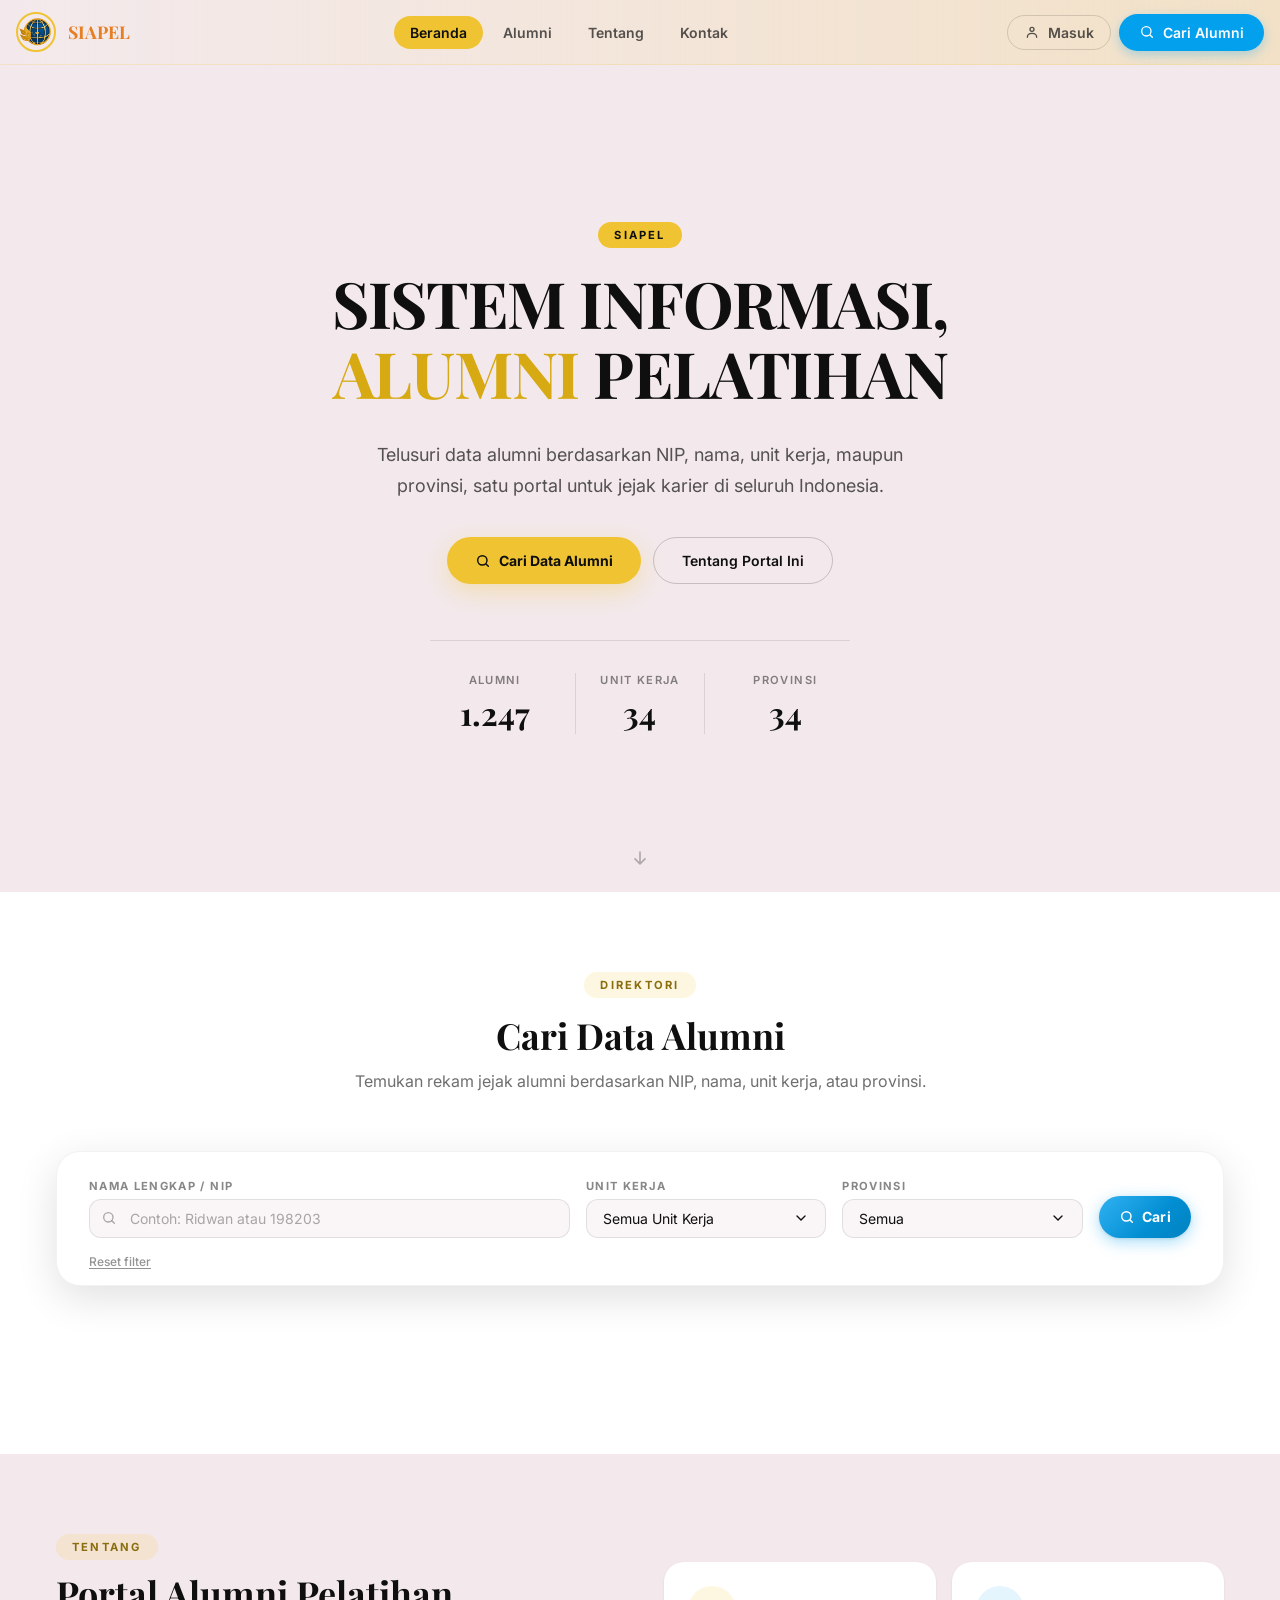
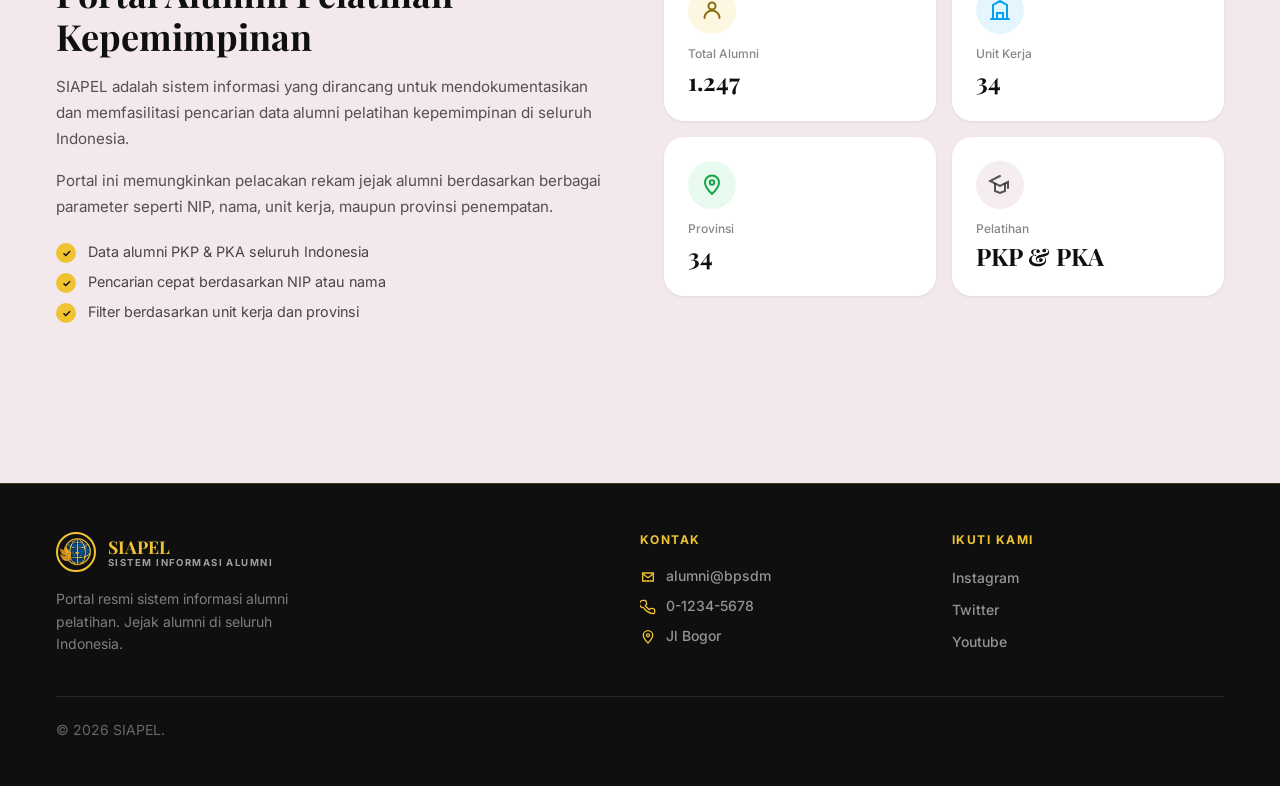
==== commit b6544cad: "edit: mengubah indexform" ====
--- a/index.html
+++ b/index.html
@@ -8,7 +8,7 @@
     <link rel="preconnect" href="https://fonts.googleapis.com" />
     <link rel="preconnect" href="https://fonts.gstatic.com" crossorigin />
     <link href="https://fonts.googleapis.com/css2?family=Inter:wght@400;500;600;700&family=Playfair+Display:wght@700&display=swap" rel="stylesheet" />
-    <link rel="stylesheet" href="style.css" />
+    <link rel="stylesheet" href="css/style.css" />
     <link rel="shortcut icon" href="img/icon.webp" type="image/x-icon" />
   </head>
   <body>
@@ -33,7 +33,7 @@
         </ul>
 
         <div class="nav-actions">
-          <a href="login.html" class="btn-login">
+          <a href="login/login.html" class="btn-login">
             <svg viewBox="0 0 24 24" width="16" height="16" fill="none" stroke="currentColor" stroke-width="2" aria-hidden="true">
               <circle cx="12" cy="8" r="3" />
               <path d="M5 20c0-3.5 3-6 7-6s7 2.5 7 6" stroke-linecap="round" />
@@ -127,7 +127,7 @@
                   <circle cx="11" cy="11" r="7" />
                   <path d="m20 20-3.5-3.5" stroke-linecap="round" />
                 </svg>
-                <input type="text" id="q" name="q" placeholder="Contoh: Ridwan atau 198203..." class="form-input form-input--icon" required />
+                <input type="text" id="q" name="q" placeholder="Contoh: Ridwan atau 198203" class="form-input form-input--icon" required />
               </div>
             </div>
 
@@ -339,6 +339,6 @@
       </div>
     </footer>
 
-    <script src="app.js"></script>
+    <script src="js/app.js"></script>
   </body>
 </html>
--- a/css/style.css
+++ b/css/style.css
@@ -0,0 +1,2282 @@
+/* ================================================================
+   SIAPEL – Style.css 
+   ================================================================ */
+
+/* ── Google Fonts ── */
+@import url("https://fonts.googleapis.com/css2?family=Inter:wght@400;500;600;700&family=Playfair+Display:wght@700&display=swap");
+
+/* ── Reset & Base ── */
+*,
+*::before,
+*::after {
+  box-sizing: border-box;
+  margin: 0;
+  padding: 0;
+}
+[hidden] {
+  display: none !important;
+}
+html {
+  scroll-behavior: smooth;
+  font-size: 16px;
+}
+body {
+  font-family: "Inter", system-ui, sans-serif;
+  color: #0f0f0f;
+  background: #f3e9ec;
+  overflow-x: hidden;
+  -webkit-font-smoothing: antialiased;
+}
+img {
+  max-width: 100%;
+  display: block;
+}
+a {
+  color: inherit;
+  text-decoration: none;
+}
+ul {
+  list-style: none;
+}
+button {
+  cursor: pointer;
+  font-family: inherit;
+  border: none;
+  background: none;
+}
+input,
+select,
+textarea {
+  font-family: inherit;
+}
+
+/* ── CSS Variables ── */
+:root {
+  --gold: #f0c332;
+  --gold-dark: #d4ab2a;
+  --gold-light: #fff8dc;
+  --blue: #03a0ee;
+  --blue-dark: #0282c0;
+  --dark: #0f0f0f;
+  --pink-bg: #f3e9ec;
+  --white: #ffffff;
+  --text-muted: rgba(15, 15, 15, 0.5);
+  --border: rgba(15, 15, 15, 0.1);
+  --radius-sm: 8px;
+  --radius: 12px;
+  --radius-lg: 16px;
+  --radius-xl: 20px;
+  --radius-full: 9999px;
+  --shadow-sm: 0 1px 3px rgba(0, 0, 0, 0.08);
+  --shadow: 0 4px 16px rgba(0, 0, 0, 0.1);
+  --shadow-lg: 0 12px 40px rgba(0, 0, 0, 0.12);
+  --sidebar-w: 256px;
+  --topbar-h: 64px;
+  --transition: 0.2s ease;
+}
+
+/* ================================================================
+   UTILITIES
+   ================================================================ */
+.sr-only {
+  position: absolute;
+  width: 1px;
+  height: 1px;
+  overflow: hidden;
+  clip: rect(0, 0, 0, 0);
+  white-space: nowrap;
+}
+.font-medium {
+  font-weight: 500;
+}
+.font-semibold {
+  font-weight: 600;
+}
+.font-bold {
+  font-weight: 700;
+}
+.text-right {
+  text-align: right;
+}
+.text-muted {
+  color: var(--text-muted);
+}
+.text-xs {
+  font-size: 0.75rem;
+}
+.mono {
+  font-family: "Courier New", monospace;
+}
+.mt-6 {
+  margin-top: 1.5rem;
+}
+.mb-5 {
+  margin-bottom: 1.25rem;
+}
+
+/* ================================================================
+   LOGO
+   ================================================================ */
+.logo-icon {
+  width: 40px;
+  height: 40px;
+  border-radius: 50%;
+  /* background: var(--gold); */
+  border: 2px solid var(--gold);
+  display: flex;
+  align-items: center;
+  justify-content: center;
+  font-family: "Playfair Display", serif;
+  font-weight: 700;
+  font-size: 1.1rem;
+  color: var(--dark);
+  flex-shrink: 0;
+  transition: transform var(--transition);
+}
+.logo-icon--sm {
+  width: 36px;
+  height: 36px;
+  font-size: 1rem;
+}
+.logo-text {
+  display: flex;
+  flex-direction: column;
+  line-height: 1.2;
+}
+.logo-name {
+  font-family: "Playfair Display", serif;
+  font-size: 1.1rem;
+  font-weight: 700;
+  color: #e67e22;
+}
+
+/* ================================================================
+   NAVBAR (Public)
+   ================================================================ */
+.navbar {
+  position: fixed;
+  top: 0;
+  left: 0;
+  right: 0;
+  z-index: 50;
+  background: linear-gradient(to right, #f3e9ec, rgba(240, 195, 50, 0.2));
+  border-bottom: 1px solid rgba(240, 195, 50, 0.2);
+  transition:
+    background var(--transition),
+    box-shadow var(--transition);
+}
+.navbar.scrolled {
+  background: rgba(243, 233, 236, 0.95);
+  backdrop-filter: blur(8px);
+  box-shadow: 0 4px 20px rgba(0, 0, 0, 0.06);
+  border-color: rgba(240, 195, 50, 0.4);
+}
+.nav-container {
+  max-width: 1280px;
+  margin: 0 auto;
+  display: flex;
+  align-items: center;
+  justify-content: space-between;
+  height: var(--topbar-h);
+  padding: 0 1rem;
+}
+.nav-logo {
+  display: flex;
+  align-items: center;
+  gap: 0.75rem;
+}
+.nav-logo:hover .logo-icon {
+  transform: rotate(6deg);
+}
+.nav-menu {
+  display: flex;
+  align-items: center;
+  gap: 0.25rem;
+}
+.nav-link {
+  display: block;
+  padding: 0.5rem 1rem;
+  border-radius: var(--radius-full);
+  font-size: 0.875rem;
+  font-weight: 600;
+  color: rgba(15, 15, 15, 0.7);
+  transition: all var(--transition);
+}
+.nav-link:hover {
+  background: rgba(240, 195, 50, 0.2);
+  color: var(--dark);
+}
+.nav-link.active {
+  background: var(--gold);
+  color: var(--dark);
+}
+.nav-actions {
+  display: flex;
+  align-items: center;
+  gap: 0.5rem;
+}
+.btn-login {
+  display: inline-flex;
+  align-items: center;
+  gap: 0.5rem;
+  padding: 0.5rem 1rem;
+  border-radius: var(--radius-full);
+  border: 1px solid rgba(15, 15, 15, 0.15);
+  font-size: 0.875rem;
+  font-weight: 600;
+  color: rgba(15, 15, 15, 0.7);
+  transition: all var(--transition);
+}
+.btn-login:hover {
+  border-color: var(--gold);
+  background: rgba(240, 195, 50, 0.1);
+  color: var(--dark);
+}
+.btn-cari-alumni {
+  display: none;
+  align-items: center;
+  gap: 0.5rem;
+  padding: 0.625rem 1.25rem;
+  border-radius: var(--radius-full);
+  background: var(--blue);
+  font-size: 0.875rem;
+  font-weight: 600;
+  color: var(--white);
+  box-shadow: 0 4px 12px rgba(3, 160, 238, 0.3);
+  transition: all var(--transition);
+}
+.btn-cari-alumni:hover {
+  transform: translateY(-1px);
+  box-shadow: 0 6px 16px rgba(3, 160, 238, 0.4);
+}
+
+/* Hamburger */
+.hamburger {
+  width: 40px;
+  height: 40px;
+  display: flex;
+  flex-direction: column;
+  align-items: center;
+  justify-content: center;
+  gap: 5px;
+  border-radius: var(--radius-full);
+  transition: background var(--transition);
+}
+.hamburger:hover {
+  background: rgba(240, 195, 50, 0.2);
+}
+.hamburger span {
+  width: 20px;
+  height: 2px;
+  background: var(--dark);
+  border-radius: 2px;
+  transition: all var(--transition);
+}
+.hamburger.open span:nth-child(1) {
+  transform: translateY(7px) rotate(45deg);
+}
+.hamburger.open span:nth-child(2) {
+  opacity: 0;
+}
+.hamburger.open span:nth-child(3) {
+  transform: translateY(-7px) rotate(-45deg);
+}
+
+.navbar-spacer {
+  height: var(--topbar-h);
+}
+
+/* Mobile Menu */
+.mobile-menu {
+  background: var(--pink-bg);
+  border-top: 1px solid rgba(240, 195, 50, 0.3);
+}
+.mobile-nav-list {
+  padding: 1rem;
+  display: flex;
+  flex-direction: column;
+  gap: 0.25rem;
+}
+.mobile-nav-link {
+  display: block;
+  padding: 0.75rem 1rem;
+  border-radius: var(--radius);
+  font-size: 1rem;
+  font-weight: 600;
+  color: rgba(15, 15, 15, 0.7);
+  transition: all var(--transition);
+}
+.mobile-nav-link:hover {
+  background: rgba(240, 195, 50, 0.2);
+  color: var(--dark);
+}
+.mobile-btn-cari {
+  display: flex;
+  align-items: center;
+  justify-content: center;
+  gap: 0.5rem;
+  padding: 0.75rem 1rem;
+  margin-top: 0.5rem;
+  border-radius: var(--radius);
+  background: var(--blue);
+  color: var(--white);
+  font-size: 1rem;
+  font-weight: 600;
+}
+
+@media (min-width: 768px) {
+  .nav-menu {
+    display: flex !important;
+  }
+  .btn-cari-alumni {
+    display: inline-flex;
+  }
+  .hamburger {
+    display: none;
+  }
+}
+
+/* ================================================================
+   HERO
+   ================================================================ */
+.hero-section {
+  position: relative;
+  min-height: 92vh;
+  display: flex;
+  align-items: center;
+  background: var(--pink-bg);
+  overflow: hidden;
+}
+.hero-overlay {
+  position: absolute;
+  inset: 0;
+  z-index: 0;
+  background: url("img/heroImage.webp") center/cover no-repeat;
+  opacity: 0.25;
+}
+/* .hero-gradient-top {
+  position: absolute;
+  inset: 0;
+  z-index: 1;
+  background: radial-gradient(ellipse at top, rgba(240, 195, 50, 0.4), transparent 55%);
+} */
+.hero-gradient-bottom {
+  position: absolute;
+  inset: 0;
+  z-index: 1;
+  background: linear-gradient(to top, var(--pink-bg) 0%, rgba(243, 233, 236, 0.75) 40%, transparent 100%);
+}
+.hero-content {
+  position: relative;
+  z-index: 10;
+  max-width: 900px;
+  margin: 0 auto;
+  padding: 6rem 1rem;
+  text-align: center;
+  display: flex;
+  flex-direction: column;
+  align-items: center;
+  width: 100%;
+}
+.hero-badge {
+  display: inline-flex;
+  align-items: center;
+  background: var(--gold);
+  color: var(--dark);
+  padding: 0.375rem 1rem;
+  border-radius: var(--radius-full);
+  font-size: 0.7rem;
+  font-weight: 700;
+  letter-spacing: 0.2em;
+  text-transform: uppercase;
+  margin-bottom: 1.25rem;
+}
+.hero-title {
+  font-family: "Playfair Display", serif;
+  font-size: clamp(2rem, 5vw, 4rem);
+  font-weight: 700;
+  line-height: 1.1;
+  color: var(--dark);
+  letter-spacing: -0.02em;
+  margin-bottom: 0.5rem;
+}
+.hero-title-highlight {
+  color: #d7a913;
+}
+.hero-desc {
+  max-width: 600px;
+  font-size: clamp(0.95rem, 2vw, 1.125rem);
+  line-height: 1.7;
+  color: rgba(15, 15, 15, 0.7);
+  margin-top: 1.5rem;
+}
+.hero-cta {
+  display: flex;
+  flex-wrap: wrap;
+  justify-content: center;
+  gap: 0.75rem;
+  margin-top: 2.25rem;
+  width: 100%;
+}
+.btn-primary {
+  display: inline-flex;
+  align-items: center;
+  gap: 0.5rem;
+  padding: 0.875rem 1.75rem;
+  border-radius: var(--radius-full);
+  background: var(--gold);
+  font-size: 0.875rem;
+  font-weight: 700;
+  color: var(--dark);
+  box-shadow: 0 8px 24px rgba(240, 195, 50, 0.3);
+  transition: all var(--transition);
+}
+.btn-primary:hover {
+  transform: translateY(-2px);
+  box-shadow: 0 12px 32px rgba(240, 195, 50, 0.4);
+}
+.btn-outline {
+  display: inline-flex;
+  align-items: center;
+  padding: 0.875rem 1.75rem;
+  border-radius: var(--radius-full);
+  border: 1px solid rgba(15, 15, 15, 0.2);
+  font-size: 0.875rem;
+  font-weight: 600;
+  color: var(--dark);
+  transition: all var(--transition);
+}
+.btn-outline:hover {
+  border-color: var(--blue);
+  color: var(--blue);
+}
+
+/* Hero Stats */
+.hero-stats {
+  display: grid;
+  grid-template-columns: repeat(3, 1fr);
+  gap: 1rem;
+  margin-top: 3.5rem;
+  width: 100%;
+  max-width: 420px;
+  border-top: 1px solid rgba(15, 15, 15, 0.1);
+  padding-top: 2rem;
+}
+.stat-item {
+  text-align: center;
+}
+.stat-item--border {
+  border-left: 1px solid rgba(15, 15, 15, 0.1);
+  border-right: 1px solid rgba(15, 15, 15, 0.1);
+}
+.stat-label {
+  font-size: 0.7rem;
+  font-weight: 600;
+  text-transform: uppercase;
+  letter-spacing: 0.12em;
+  color: var(--text-muted);
+}
+.stat-value {
+  font-family: "Playfair Display", serif;
+  font-size: clamp(1.5rem, 4vw, 2rem);
+  font-weight: 700;
+  color: var(--dark);
+  margin-top: 0.25rem;
+}
+
+/* Scroll indicator */
+.scroll-indicator {
+  position: absolute;
+  bottom: 1.5rem;
+  left: 50%;
+  transform: translateX(-50%);
+  display: flex;
+  flex-direction: column;
+  align-items: center;
+  color: rgba(15, 15, 15, 0.3);
+  z-index: 10;
+  animation: bounce 2s infinite;
+  display: none;
+}
+@keyframes bounce {
+  0%,
+  100% {
+    transform: translateX(-50%) translateY(0);
+  }
+  50% {
+    transform: translateX(-50%) translateY(8px);
+  }
+}
+@media (min-width: 640px) {
+  .scroll-indicator {
+    display: flex;
+  }
+}
+
+/* ================================================================
+   SECTION
+   ================================================================ */
+.section-container {
+  max-width: 1200px;
+  margin: 0 auto;
+  padding: 0 1rem;
+}
+.alumni-section {
+  background: var(--white);
+  padding: 5rem 0 7rem;
+}
+.about-section {
+  background: var(--pink-bg);
+  padding: 5rem 0;
+}
+.section-header {
+  max-width: 600px;
+  margin: 0 auto 3.5rem;
+  text-align: center;
+}
+.section-badge {
+  display: inline-flex;
+  align-items: center;
+  background: rgba(240, 195, 50, 0.15);
+  color: #8a6d0f;
+  padding: 0.375rem 1rem;
+  border-radius: var(--radius-full);
+  font-size: 0.7rem;
+  font-weight: 700;
+  letter-spacing: 0.2em;
+  text-transform: uppercase;
+}
+.section-title {
+  font-family: "Playfair Display", serif;
+  font-size: clamp(1.75rem, 4vw, 2.25rem);
+  font-weight: 700;
+  color: var(--dark);
+  margin-top: 1rem;
+  line-height: 1.2;
+}
+.section-desc {
+  margin-top: 0.75rem;
+  color: rgba(15, 15, 15, 0.6);
+  line-height: 1.6;
+}
+
+/* ================================================================
+   SEARCH PANEL
+   ================================================================ */
+.search-panel {
+  background: var(--white);
+  border-radius: 24px;
+  border: 1px solid rgba(15, 15, 15, 0.05);
+  box-shadow: var(--shadow-lg);
+  padding: 1.5rem 2rem 1rem;
+  margin-bottom: 3.5rem;
+}
+.search-form {
+  display: grid;
+  grid-template-columns: 1fr;
+  gap: 1rem;
+  align-items: end;
+}
+@media (min-width: 768px) {
+  .search-form {
+    grid-template-columns: 2fr 1fr 1fr auto;
+  }
+  .btn-cari-alumni {
+    display: inline-flex;
+  }
+}
+.search-field {
+}
+.search-field--wide {
+}
+.search-field--action {
+}
+.field-label {
+  display: block;
+  font-size: 0.7rem;
+  font-weight: 700;
+  text-transform: uppercase;
+  letter-spacing: 0.12em;
+  color: var(--text-muted);
+  margin-bottom: 0.375rem;
+}
+.form-input {
+  width: 100%;
+  padding: 0.625rem 1rem;
+  border: 1px solid var(--border);
+  border-radius: var(--radius);
+  background: rgba(243, 233, 236, 0.4);
+  font-size: 0.875rem;
+  color: var(--dark);
+  outline: none;
+  transition: all var(--transition);
+}
+.form-input::placeholder {
+  color: rgba(15, 15, 15, 0.35);
+}
+.form-input:focus {
+  border-color: var(--blue);
+  background: var(--white);
+  box-shadow: 0 0 0 3px rgba(3, 160, 238, 0.15);
+}
+.form-input--icon {
+  padding-left: 2.5rem;
+}
+.input-icon-wrap {
+  position: relative;
+}
+.input-icon {
+  position: absolute;
+  left: 0.75rem;
+  top: 50%;
+  transform: translateY(-50%);
+  color: rgba(15, 15, 15, 0.35);
+  pointer-events: none;
+  width: 16px;
+  height: 16px;
+}
+.btn-search {
+  display: inline-flex;
+  align-items: center;
+  justify-content: center;
+  gap: 0.45rem;
+  width: 100%;
+  height: 42px;
+  padding: 0 1.25rem;
+  background: linear-gradient(135deg, #03a0ee 0%, #0282c0 100%);
+  color: var(--white);
+  border-radius: var(--radius-full);
+  font-size: 0.875rem;
+  font-weight: 700;
+  letter-spacing: 0.02em;
+  white-space: nowrap;
+  box-shadow: 0 4px 16px rgba(3, 160, 238, 0.35), 0 1px 3px rgba(0,0,0,0.1);
+  transition: all 0.22s cubic-bezier(.4,0,.2,1);
+  position: relative;
+  overflow: hidden;
+}
+.btn-search::after {
+  content: '';
+  position: absolute;
+  inset: 0;
+  background: linear-gradient(135deg, rgba(255,255,255,0.18) 0%, transparent 60%);
+  pointer-events: none;
+}
+.btn-search:hover {
+  transform: translateY(-2px) scale(1.03);
+  background: linear-gradient(135deg, #1ab3ff 0%, #0295d8 100%);
+  box-shadow: 0 8px 24px rgba(3, 160, 238, 0.45), 0 2px 6px rgba(0,0,0,0.12);
+}
+.btn-search:active {
+  transform: translateY(0) scale(0.98);
+  box-shadow: 0 2px 8px rgba(3, 160, 238, 0.3);
+}
+.btn-reset {
+  display: block;
+  margin-top: 1rem;
+  font-size: 0.75rem;
+  font-weight: 500;
+  color: rgba(15, 15, 15, 0.45);
+  text-decoration: underline;
+  text-underline-offset: 2px;
+  transition: color var(--transition);
+  background: none;
+  border: none;
+  cursor: pointer;
+}
+.btn-reset:hover {
+  color: var(--blue);
+}
+
+/* Custom dropdown select */
+.custom-select-wrap {
+  position: relative;
+}
+.custom-select-btn {
+  width: 100%;
+  display: flex;
+  align-items: center;
+  justify-content: space-between;
+  padding: 0.625rem 1rem;
+  border: 1px solid var(--border);
+  border-radius: var(--radius);
+  background: rgba(243, 233, 236, 0.4);
+  font-size: 0.875rem;
+  color: var(--dark);
+  cursor: pointer;
+  outline: none;
+  transition: all var(--transition);
+}
+.custom-select-btn:focus,
+.custom-select-btn[aria-expanded="true"] {
+  border-color: var(--blue);
+  background: var(--white);
+  box-shadow: 0 0 0 3px rgba(3, 160, 238, 0.15);
+}
+.custom-dropdown {
+  position: absolute;
+  top: calc(100% + 8px);
+  left: 0;
+  right: 0;
+  z-index: 30;
+  background: var(--white);
+  border: 1px solid rgba(15, 15, 15, 0.1);
+  border-radius: var(--radius);
+  box-shadow: var(--shadow-lg);
+  overflow: hidden;
+  animation: dropdownIn 0.15s ease;
+}
+@keyframes dropdownIn {
+  from {
+    opacity: 0;
+    transform: translateY(-4px);
+  }
+  to {
+    opacity: 1;
+    transform: translateY(0);
+  }
+}
+.dropdown-search-wrap {
+  position: relative;
+  padding: 0.5rem;
+  border-bottom: 1px solid rgba(15, 15, 15, 0.05);
+}
+.dropdown-search {
+  width: 100%;
+  padding: 0.375rem 0.5rem 0.375rem 1.75rem;
+  font-size: 0.875rem;
+  border: none;
+  background: transparent;
+  outline: none;
+  color: var(--dark);
+}
+.dropdown-search::placeholder {
+  color: rgba(15, 15, 15, 0.3);
+}
+.dropdown-list {
+  max-height: 220px;
+  overflow-y: auto;
+  padding: 0.25rem 0;
+}
+.dropdown-item {
+  display: block;
+  width: 100%;
+  padding: 0.5rem 1rem;
+  font-size: 0.875rem;
+  text-align: left;
+  background: none;
+  border: none;
+  cursor: pointer;
+  color: rgba(15, 15, 15, 0.8);
+  transition: background var(--transition);
+}
+.dropdown-item:hover {
+  background: rgba(240, 195, 50, 0.1);
+}
+.dropdown-item.selected {
+  background: rgba(240, 195, 50, 0.15);
+  color: #8a6d0f;
+  font-weight: 600;
+}
+.dropdown-empty {
+  padding: 0.75rem 1rem;
+  font-size: 0.875rem;
+  color: rgba(15, 15, 15, 0.35);
+}
+
+/* ================================================================
+   SEARCH HASIL
+   ================================================================ */
+.hasil-section {
+  margin-top: 2rem;
+}
+.hasil-label {
+  text-align: center;
+  font-size: 0.7rem;
+  font-weight: 700;
+  text-transform: uppercase;
+  letter-spacing: 0.15em;
+  color: var(--text-muted);
+  margin-bottom: 1rem;
+  display: flex;
+  align-items: center;
+  justify-content: center;
+  gap: 0.5rem;
+}
+
+.skeleton-wrap {
+  max-width: 900px;
+  margin: 0 auto;
+  border-radius: var(--radius-xl);
+  border: 1px solid rgba(240, 195, 50, 0.3);
+  box-shadow: var(--shadow-lg);
+  overflow: hidden;
+  animation: pulse 1.5s infinite;
+}
+.skeleton-header {
+  height: 44px;
+  background: rgba(240, 195, 50, 0.15);
+}
+.skeleton-row {
+  display: grid;
+  grid-template-columns: repeat(5, 1fr);
+  gap: 1rem;
+  padding: 1.25rem;
+  background: var(--white);
+}
+.skeleton-cell {
+  height: 16px;
+  background: rgba(15, 15, 15, 0.08);
+  border-radius: var(--radius-full);
+}
+@keyframes pulse {
+  0%,
+  100% {
+    opacity: 1;
+  }
+  50% {
+    opacity: 0.6;
+  }
+}
+
+.tabel-hasil {
+  max-width: 900px;
+  margin: 0 auto;
+  overflow: hidden;
+  border-radius: var(--radius-xl);
+  border: 1px solid rgba(240, 195, 50, 0.4);
+  box-shadow: var(--shadow-lg);
+}
+
+.not-found {
+  max-width: 480px;
+  margin: 0 auto;
+  display: flex;
+  flex-direction: column;
+  align-items: center;
+  border: 1.5px dashed rgba(15, 15, 15, 0.15);
+  border-radius: 28px;
+  background: rgba(243, 233, 236, 0.4);
+  padding: 3rem 1.5rem;
+  text-align: center;
+}
+.not-found-icon {
+  width: 48px;
+  height: 48px;
+  border-radius: 50%;
+  background: rgba(15, 15, 15, 0.05);
+  color: rgba(15, 15, 15, 0.4);
+  display: flex;
+  align-items: center;
+  justify-content: center;
+}
+.not-found-title {
+  font-family: "Playfair Display", serif;
+  font-size: 1rem;
+  font-weight: 700;
+  color: var(--dark);
+  margin-top: 0.75rem;
+}
+.not-found-desc {
+  font-size: 0.875rem;
+  color: rgba(15, 15, 15, 0.55);
+  margin-top: 0.375rem;
+  line-height: 1.5;
+}
+
+/* ================================================================
+   TABEL
+   ================================================================ */
+.tabel-scroll {
+  overflow-x: auto;
+}
+.tabel {
+  width: 100%;
+  border-collapse: collapse;
+  font-size: 0.875rem;
+  text-align: left;
+}
+.tabel thead tr {
+  background: rgba(240, 195, 50, 0.12);
+}
+.tabel th {
+  padding: 0.75rem 1.25rem;
+  font-size: 0.7rem;
+  font-weight: 700;
+  text-transform: uppercase;
+  letter-spacing: 0.08em;
+  color: #8a6d0f;
+  white-space: nowrap;
+}
+.tabel td {
+  padding: 0.75rem 1.25rem;
+  border-top: 1px solid rgba(15, 15, 15, 0.06);
+  white-space: nowrap;
+}
+.tabel--admin thead {
+  background: transparent;
+  border-bottom: 1px solid rgba(15, 15, 15, 0.08);
+}
+.tabel--admin th {
+  color: rgba(15, 15, 15, 0.4);
+}
+.tabel-row-hover:hover {
+  background: rgba(243, 233, 236, 0.4);
+}
+
+/* ================================================================
+   ABOUT
+   ================================================================ */
+.about-grid {
+  display: grid;
+  grid-template-columns: 1fr;
+  gap: 3rem;
+  align-items: center;
+}
+@media (min-width: 1024px) {
+  .about-grid {
+    grid-template-columns: 1fr 1fr;
+  }
+}
+.about-title {
+  margin-top: 0.75rem;
+  text-align: left;
+}
+.about-desc {
+  font-size: 0.95rem;
+  line-height: 1.7;
+  color: rgba(15, 15, 15, 0.7);
+  margin-top: 1rem;
+}
+.about-features {
+  margin-top: 1.5rem;
+  display: flex;
+  flex-direction: column;
+  gap: 0.625rem;
+}
+.feature-item {
+  display: flex;
+  align-items: flex-start;
+  gap: 0.75rem;
+  font-size: 0.9rem;
+  color: rgba(15, 15, 15, 0.75);
+}
+.feature-icon {
+  flex-shrink: 0;
+  width: 20px;
+  height: 20px;
+  background: var(--gold);
+  border-radius: 50%;
+  display: flex;
+  align-items: center;
+  justify-content: center;
+  font-size: 0.65rem;
+  font-weight: 700;
+  color: var(--dark);
+}
+
+.about-stats-grid {
+  display: grid;
+  grid-template-columns: repeat(2, 1fr);
+  gap: 1rem;
+}
+.about-stat-card {
+  background: var(--white);
+  border-radius: var(--radius-xl);
+  padding: 1.5rem;
+  box-shadow: var(--shadow-sm);
+  transition: box-shadow var(--transition);
+}
+.about-stat-card:hover {
+  box-shadow: var(--shadow);
+}
+.about-stat-icon {
+  width: 48px;
+  height: 48px;
+  border-radius: 50%;
+  display: flex;
+  align-items: center;
+  justify-content: center;
+  margin-bottom: 0.75rem;
+}
+.about-stat-icon--yellow {
+  background: rgba(240, 195, 50, 0.15);
+  color: #8a6d0f;
+}
+.about-stat-icon--blue {
+  background: rgba(3, 160, 238, 0.1);
+  color: var(--blue);
+}
+.about-stat-icon--green {
+  background: rgba(34, 197, 94, 0.1);
+  color: #16a34a;
+}
+.about-stat-icon--pink {
+  background: rgba(243, 233, 236, 0.8);
+  color: rgba(15, 15, 15, 0.7);
+}
+.about-stat-label {
+  font-size: 0.75rem;
+  color: var(--text-muted);
+  font-weight: 500;
+}
+.about-stat-value {
+  font-family: "Playfair Display", serif;
+  font-size: 1.5rem;
+  font-weight: 700;
+  color: var(--dark);
+  margin-top: 0.25rem;
+}
+
+/* ================================================================
+   FOOTER
+   ================================================================ */
+.footer {
+  margin-top: 5rem;
+  border-top: 1px solid rgba(240, 195, 50, 0.2);
+  background: #0f0f0f;
+}
+.footer-container {
+  max-width: 1200px;
+  margin: 0 auto;
+  padding: 3rem 1rem;
+}
+.footer-grid {
+  display: grid;
+  grid-template-columns: 1fr;
+  gap: 2.5rem;
+}
+@media (min-width: 768px) {
+  .footer-grid {
+    grid-template-columns: 2fr 1fr 1fr;
+  }
+}
+.footer-logo {
+  display: flex;
+  align-items: center;
+  gap: 0.75rem;
+  margin-bottom: 1rem;
+}
+.footer-logo-text {
+  display: flex;
+  flex-direction: column;
+  line-height: 1.2;
+}
+.footer-logo-name {
+  font-family: "Playfair Display", serif;
+  font-size: 1.1rem;
+  font-weight: 700;
+  color: var(--gold);
+}
+.footer-logo-sub {
+  font-size: 0.6rem;
+  font-weight: 700;
+  text-transform: uppercase;
+  letter-spacing: 0.15em;
+  color: rgba(255, 255, 255, 0.6);
+}
+.footer-desc {
+  font-size: 0.875rem;
+  line-height: 1.6;
+  color: rgba(243, 233, 236, 0.5);
+  max-width: 280px;
+}
+.footer-col-title {
+  font-size: 0.75rem;
+  font-weight: 700;
+  text-transform: uppercase;
+  letter-spacing: 0.12em;
+  color: var(--gold);
+  margin-bottom: 1.25rem;
+}
+.footer-links {
+  display: flex;
+  flex-direction: column;
+  gap: 0.75rem;
+}
+.footer-links li {
+  display: flex;
+  align-items: flex-start;
+  gap: 0.625rem;
+  font-size: 0.875rem;
+  font-weight: 500;
+  color: rgba(243, 233, 236, 0.6);
+}
+.footer-links li svg {
+  color: var(--gold);
+  flex-shrink: 0;
+  margin-top: 2px;
+}
+.footer-links a {
+  transition: color var(--transition);
+}
+.footer-links a:hover {
+  color: var(--gold);
+}
+.footer-social-links {
+  display: flex;
+  flex-direction: column;
+  gap: 0.75rem;
+}
+.footer-social-links a {
+  font-size: 0.875rem;
+  font-weight: 500;
+  color: rgba(243, 233, 236, 0.6);
+  transition: color var(--transition);
+}
+.footer-social-links a:hover {
+  color: var(--gold);
+}
+.footer-bottom {
+  display: flex;
+  align-items: center;
+  justify-content: space-between;
+  flex-wrap: wrap;
+  gap: 1rem;
+  margin-top: 2.5rem;
+  padding-top: 1.5rem;
+  border-top: 1px solid rgba(243, 233, 236, 0.1);
+}
+.footer-copy {
+  font-size: 0.875rem;
+  color: rgba(243, 233, 236, 0.4);
+}
+.footer-copy a:hover {
+  color: var(--gold);
+}
+
+/* ================================================================
+   LOGIN PAGE
+   ================================================================ */
+.login-body {
+  min-height: 100vh;
+  background: var(--pink-bg);
+  display: flex;
+  align-items: center;
+  justify-content: center;
+  padding: 2rem 1rem;
+  position: relative;
+  overflow: hidden;
+}
+.login-bg-blob {
+  position: absolute;
+  border-radius: 50%;
+  filter: blur(80px);
+  pointer-events: none;
+}
+.login-bg-blob--1 {
+  width: 400px;
+  height: 400px;
+  top: -100px;
+  right: -100px;
+  background: rgba(240, 195, 50, 0.25);
+}
+.login-bg-blob--2 {
+  width: 300px;
+  height: 300px;
+  bottom: -80px;
+  left: -80px;
+  background: rgba(3, 160, 238, 0.15);
+}
+.login-container {
+  position: relative;
+  z-index: 10;
+  width: 100%;
+  max-width: 400px;
+  display: flex;
+  flex-direction: column;
+  align-items: center;
+}
+.login-logo {
+  display: flex;
+  align-items: center;
+  gap: 0.75rem;
+  margin-bottom: 2rem;
+}
+.login-card {
+  width: 100%;
+  background: var(--white);
+  border-radius: 24px;
+  border: 1px solid rgba(15, 15, 15, 0.05);
+  padding: 1.75rem;
+  box-shadow: 0 20px 60px rgba(240, 195, 50, 0.12);
+}
+.login-title {
+  font-family: "Playfair Display", serif;
+  font-size: 1.35rem;
+  font-weight: 700;
+  color: var(--dark);
+}
+.login-subtitle {
+  font-size: 0.875rem;
+  color: var(--text-muted);
+  margin-top: 0.25rem;
+  margin-bottom: 1.5rem;
+}
+.login-form {
+  display: flex;
+  flex-direction: column;
+  gap: 1rem;
+}
+.form-group {
+  display: flex;
+  flex-direction: column;
+}
+.form-label {
+  font-size: 0.8rem;
+  font-weight: 600;
+  color: rgba(15, 15, 15, 0.7);
+  margin-bottom: 0.375rem;
+  display: block;
+}
+.form-label-row {
+  display: flex;
+  align-items: center;
+  justify-content: space-between;
+  margin-bottom: 0.375rem;
+}
+.form-link {
+  font-size: 0.75rem;
+  font-weight: 500;
+  color: #8a6d0f;
+}
+.form-link:hover {
+  text-decoration: underline;
+}
+.input-pw-wrap {
+  position: relative;
+}
+.input-pw-wrap .form-input {
+  padding-right: 2.75rem;
+}
+.toggle-pw {
+  position: absolute;
+  right: 0.75rem;
+  top: 50%;
+  transform: translateY(-50%);
+  color: rgba(15, 15, 15, 0.4);
+  padding: 0.25rem;
+  transition: color var(--transition);
+}
+.toggle-pw:hover {
+  color: var(--dark);
+}
+.btn-login-submit {
+  width: 100%;
+  padding: 0.8rem;
+  background: var(--blue);
+  color: var(--white);
+  border-radius: var(--radius-full);
+  font-size: 0.875rem;
+  font-weight: 600;
+  box-shadow: 0 6px 16px rgba(3, 160, 238, 0.25);
+  transition: all var(--transition);
+  margin-top: 0.5rem;
+  display: flex;
+  align-items: center;
+  justify-content: center;
+  gap: 0.5rem;
+}
+.btn-login-submit:hover {
+  background: var(--blue-dark);
+  transform: translateY(-1px);
+}
+.login-note {
+  text-align: center;
+  font-size: 0.75rem;
+  color: rgba(15, 15, 15, 0.4);
+  margin-top: 1.25rem;
+}
+.login-back {
+  display: inline-flex;
+  align-items: center;
+  gap: 0.375rem;
+  margin-top: 1.5rem;
+  font-size: 0.875rem;
+  color: rgba(15, 15, 15, 0.5);
+  transition: color var(--transition);
+}
+.login-back:hover {
+  color: #8a6d0f;
+}
+
+/* Spinner */
+.spinner {
+  width: 18px;
+  height: 18px;
+  border: 2px solid rgba(255, 255, 255, 0.3);
+  border-top-color: var(--white);
+  border-radius: 50%;
+  animation: spin 0.6s linear infinite;
+}
+@keyframes spin {
+  to {
+    transform: rotate(360deg);
+  }
+}
+
+/* ================================================================
+   ALERT
+   ================================================================ */
+.alert {
+  display: flex;
+  align-items: flex-start;
+  gap: 0.625rem;
+  padding: 0.75rem 1rem;
+  border-radius: var(--radius);
+  font-size: 0.875rem;
+  margin-bottom: 1.25rem;
+}
+.alert--error {
+  background: #fef2f2;
+  border: 1px solid #fecaca;
+  color: #dc2626;
+}
+.alert--success {
+  background: #f0fdf4;
+  border: 1px solid #bbf7d0;
+  color: #16a34a;
+}
+
+/* ================================================================
+   ADMIN LAYOUT
+   ================================================================ */
+.admin-body {
+  background: var(--pink-bg);
+}
+.sidebar-overlay {
+  position: fixed;
+  inset: 0;
+  z-index: 30;
+  background: rgba(0, 0, 0, 0.4);
+  display: none;
+}
+.overlay--visible {
+  display: block;
+}
+
+.sidebar {
+  position: fixed;
+  inset-y: 0;
+  left: 0;
+  z-index: 40;
+  width: var(--sidebar-w);
+  background: #0f0f0f;
+  display: flex;
+  flex-direction: column;
+  transform: translateX(-100%);
+  transition: transform var(--transition);
+}
+.sidebar--open {
+  transform: translateX(0);
+}
+@media (min-width: 1024px) {
+  .sidebar {
+    transform: translateX(0);
+  }
+}
+
+.sidebar-logo {
+  display: flex;
+  align-items: center;
+  gap: 0.625rem;
+  height: var(--topbar-h);
+  padding: 0 1.25rem;
+  border-bottom: 1px solid rgba(255, 255, 255, 0.1);
+  flex-shrink: 0;
+}
+.sidebar-logo-text {
+  display: flex;
+  flex-direction: column;
+  line-height: 1.2;
+}
+.sidebar-logo-name {
+  font-family: "Playfair Display", serif;
+  font-size: 1rem;
+  font-weight: 700;
+  color: var(--white);
+}
+.sidebar-logo-sub {
+  font-size: 0.6rem;
+  font-weight: 700;
+  text-transform: uppercase;
+  letter-spacing: 0.15em;
+  color: var(--gold);
+}
+.sidebar-nav {
+  flex: 1;
+  padding: 1.25rem 0.75rem;
+  display: flex;
+  flex-direction: column;
+  gap: 0.25rem;
+}
+.sidebar-link {
+  display: flex;
+  align-items: center;
+  gap: 0.75rem;
+  padding: 0.625rem 0.75rem;
+  border-radius: var(--radius);
+  font-size: 0.875rem;
+  font-weight: 600;
+  color: rgba(255, 255, 255, 0.7);
+  transition: all var(--transition);
+}
+.sidebar-link:hover {
+  background: rgba(255, 255, 255, 0.06);
+  color: var(--white);
+}
+.sidebar-link--active {
+  background: var(--gold);
+  color: var(--dark) !important;
+}
+.sidebar-link--active:hover {
+  background: var(--gold-dark);
+}
+.sidebar-bottom {
+  border-top: 1px solid rgba(255, 255, 255, 0.1);
+  padding: 1rem 0.75rem;
+  display: flex;
+  flex-direction: column;
+  gap: 0.25rem;
+}
+
+.admin-main {
+  min-height: 100vh;
+  transition: padding var(--transition);
+}
+@media (min-width: 1024px) {
+  .admin-main {
+    padding-left: var(--sidebar-w);
+  }
+}
+
+.admin-topbar {
+  position: sticky;
+  top: 0;
+  z-index: 20;
+  height: var(--topbar-h);
+  display: flex;
+  align-items: center;
+  justify-content: space-between;
+  padding: 0 1rem 0 1.25rem;
+  background: var(--white);
+  border-bottom: 1px solid var(--border);
+  box-shadow: var(--shadow-sm);
+}
+@media (min-width: 640px) {
+  .admin-topbar {
+    padding: 0 1.5rem;
+  }
+}
+.topbar-left {
+  display: flex;
+  align-items: center;
+  gap: 0.75rem;
+}
+.topbar-right {
+  display: flex;
+  align-items: center;
+  gap: 0.75rem;
+}
+.hamburger-admin {
+  color: rgba(15, 15, 15, 0.6);
+  padding: 0.25rem;
+  border-radius: 0.5rem;
+  transition: color var(--transition);
+}
+.hamburger-admin:hover {
+  color: var(--dark);
+}
+@media (min-width: 1024px) {
+  .hamburger-admin {
+    display: none;
+  }
+}
+.admin-page-title {
+  font-family: "Playfair Display", serif;
+  font-size: 1.125rem;
+  font-weight: 700;
+  color: var(--dark);
+}
+.topbar-username {
+  font-size: 0.875rem;
+  color: var(--text-muted);
+  display: none;
+}
+@media (min-width: 640px) {
+  .topbar-username {
+    display: block;
+  }
+}
+.topbar-avatar {
+  width: 36px;
+  height: 36px;
+  border-radius: 50%;
+  background: var(--gold);
+  font-size: 0.875rem;
+  font-weight: 700;
+  color: var(--dark);
+  display: flex;
+  align-items: center;
+  justify-content: center;
+}
+.admin-content {
+  padding: 1rem;
+}
+@media (min-width: 640px) {
+  .admin-content {
+    padding: 1.5rem;
+  }
+}
+@media (min-width: 1024px) {
+  .admin-content {
+    padding: 2rem;
+  }
+}
+
+/* Flash */
+.flash {
+  display: flex;
+  align-items: center;
+  gap: 0.625rem;
+  margin: 1rem 1rem 0;
+  padding: 0.75rem 1rem;
+  border-radius: var(--radius);
+  font-size: 0.875rem;
+  font-weight: 500;
+  animation: slideDown 0.3s ease;
+}
+@keyframes slideDown {
+  from {
+    opacity: 0;
+    transform: translateY(-8px);
+  }
+  to {
+    opacity: 1;
+    transform: translateY(0);
+  }
+}
+.flash--success {
+  background: #f0fdf4;
+  border: 1px solid #bbf7d0;
+  color: #16a34a;
+}
+.flash-close {
+  margin-left: auto;
+  font-size: 1.1rem;
+  line-height: 1;
+  color: inherit;
+  opacity: 0.6;
+  background: none;
+  border: none;
+  cursor: pointer;
+}
+
+/* Admin Card */
+.admin-card {
+  background: var(--white);
+  border-radius: var(--radius-xl);
+  border: 1px solid rgba(15, 15, 15, 0.08);
+  overflow: hidden;
+}
+.admin-card-header {
+  display: flex;
+  align-items: center;
+  justify-content: space-between;
+  padding: 1rem 1.25rem;
+  border-bottom: 1px solid var(--border);
+}
+.admin-card-title {
+  font-family: "Playfair Display", serif;
+  font-size: 1rem;
+  font-weight: 700;
+  color: var(--dark);
+}
+.admin-card-footer {
+  border-top: 1px solid var(--border);
+  padding: 0.75rem 1.25rem;
+}
+.link-semua {
+  font-size: 0.875rem;
+  font-weight: 500;
+  color: var(--blue);
+}
+.link-semua:hover {
+  text-decoration: underline;
+}
+
+/* Stats grid */
+.stats-grid {
+  display: grid;
+  grid-template-columns: 1fr;
+  gap: 1rem;
+}
+@media (min-width: 640px) {
+  .stats-grid {
+    grid-template-columns: repeat(3, 1fr);
+  }
+}
+.stat-card {
+  background: var(--white);
+  border-radius: var(--radius-xl);
+  border: 1px solid var(--border);
+  padding: 1.25rem;
+  transition: box-shadow var(--transition);
+}
+.stat-card:hover {
+  box-shadow: var(--shadow);
+}
+.stat-card-inner {
+  display: flex;
+  align-items: center;
+  gap: 0.75rem;
+}
+.stat-card-icon {
+  width: 44px;
+  height: 44px;
+  border-radius: 50%;
+  display: flex;
+  align-items: center;
+  justify-content: center;
+  flex-shrink: 0;
+}
+.stat-card-icon--yellow {
+  background: rgba(240, 195, 50, 0.15);
+  color: #8a6d0f;
+}
+.stat-card-icon--blue {
+  background: rgba(3, 160, 238, 0.1);
+  color: var(--blue);
+}
+.stat-card-icon--gray {
+  background: rgba(15, 15, 15, 0.05);
+  color: rgba(15, 15, 15, 0.7);
+}
+.stat-card-label {
+  font-size: 0.8rem;
+  color: var(--text-muted);
+}
+.stat-card-value {
+  font-family: "Playfair Display", serif;
+  font-size: 1.5rem;
+  font-weight: 700;
+  color: var(--dark);
+}
+
+/* Buttons */
+.btn-add {
+  display: inline-flex;
+  align-items: center;
+  gap: 0.5rem;
+  padding: 0.5rem 1rem;
+  border-radius: var(--radius-full);
+  background: var(--gold);
+  font-size: 0.8rem;
+  font-weight: 700;
+  color: var(--dark);
+  transition: all var(--transition);
+  white-space: nowrap;
+}
+.btn-add:hover {
+  transform: translateY(-1px);
+  background: var(--gold-dark);
+}
+.action-buttons {
+  display: flex;
+  align-items: center;
+  gap: 0.5rem;
+}
+.action-buttons--right {
+  justify-content: flex-end;
+  opacity: 0;
+  transition: opacity var(--transition);
+}
+.tabel-row-hover:hover .action-buttons--right {
+  opacity: 1;
+}
+.btn-edit-sm {
+  font-size: 0.75rem;
+  font-weight: 500;
+  color: var(--blue);
+  transition: all var(--transition);
+}
+.btn-edit-sm:hover {
+  text-decoration: underline;
+}
+.btn-delete-sm {
+  font-size: 0.75rem;
+  font-weight: 500;
+  color: #ef4444;
+  transition: all var(--transition);
+  background: none;
+  border: none;
+  cursor: pointer;
+}
+.btn-delete-sm:hover {
+  text-decoration: underline;
+}
+.btn-edit-sm-outline {
+  display: inline-flex;
+  align-items: center;
+  gap: 0.25rem;
+  padding: 0.375rem 0.75rem;
+  border-radius: 0.5rem;
+  border: 1px solid rgba(3, 160, 238, 0.3);
+  background: rgba(3, 160, 238, 0.05);
+  font-size: 0.7rem;
+  font-weight: 600;
+  color: var(--blue);
+  transition: all var(--transition);
+}
+.btn-edit-sm-outline:hover {
+  background: var(--blue);
+  color: var(--white);
+}
+.btn-delete-sm-outline {
+  display: inline-flex;
+  align-items: center;
+  gap: 0.25rem;
+  padding: 0.375rem 0.75rem;
+  border-radius: 0.5rem;
+  border: 1px solid #fecaca;
+  background: #fef2f2;
+  font-size: 0.7rem;
+  font-weight: 600;
+  color: #ef4444;
+  transition: all var(--transition);
+  cursor: pointer;
+}
+.btn-delete-sm-outline:hover {
+  background: #ef4444;
+  color: var(--white);
+  border-color: #ef4444;
+}
+
+/* Badge */
+.badge {
+  display: inline-flex;
+  align-items: center;
+  padding: 0.15rem 0.5rem;
+  border-radius: var(--radius-full);
+  font-size: 0.7rem;
+  font-weight: 600;
+}
+.badge--green {
+  background: #dcfce7;
+  color: #16a34a;
+}
+.badge--red {
+  background: #fee2e2;
+  color: #ef4444;
+}
+.badge--gray {
+  background: rgba(15, 15, 15, 0.06);
+  color: rgba(15, 15, 15, 0.5);
+}
+
+/* Avatar initial */
+.avatar-initial {
+  width: 32px;
+  height: 32px;
+  border-radius: 50%;
+  background: rgba(240, 195, 50, 0.2);
+  font-size: 0.7rem;
+  font-weight: 700;
+  color: #8a6d0f;
+  display: flex;
+  align-items: center;
+  justify-content: center;
+  flex-shrink: 0;
+}
+
+/* Pagination */
+.pagination {
+  display: flex;
+  align-items: center;
+  gap: 0.375rem;
+  padding: 0.75rem 1.25rem;
+  border-top: 1px solid var(--border);
+  flex-wrap: wrap;
+}
+.pag-btn {
+  min-width: 32px;
+  height: 32px;
+  padding: 0 0.5rem;
+  border-radius: 0.5rem;
+  font-size: 0.8rem;
+  font-weight: 600;
+  color: rgba(15, 15, 15, 0.6);
+  border: 1px solid var(--border);
+  background: var(--white);
+  cursor: pointer;
+  transition: all var(--transition);
+}
+.pag-btn:hover {
+  background: rgba(243, 233, 236, 0.6);
+  color: var(--dark);
+}
+.pag-btn--active {
+  background: var(--dark);
+  color: var(--white);
+  border-color: var(--dark);
+}
+
+/* Filter form */
+.alumni-page-header {
+  display: flex;
+  flex-wrap: wrap;
+  align-items: center;
+  justify-content: space-between;
+  gap: 1rem;
+  margin-bottom: 1.5rem;
+}
+.alumni-total-text {
+  font-size: 0.875rem;
+  color: var(--text-muted);
+}
+.filter-form {
+  display: grid;
+  grid-template-columns: 1fr;
+  gap: 1rem;
+  align-items: end;
+  padding: 1.25rem;
+}
+@media (min-width: 640px) {
+  .filter-form {
+    grid-template-columns: 1fr 180px 160px auto;
+  }
+}
+.filter-field {
+}
+.filter-field--wide {
+}
+.filter-actions {
+  display: flex;
+  gap: 0.5rem;
+  align-items: flex-end;
+}
+.form-select {
+  appearance: none;
+  background-image: url("data:image/svg+xml,%3Csvg xmlns='http://www.w3.org/2000/svg' viewBox='0 0 24 24' fill='none' stroke='%230F0F0F' stroke-width='2'%3E%3Cpath d='m6 9 6 6 6-6' stroke-linecap='round'/%3E%3C/svg%3E");
+  background-repeat: no-repeat;
+  background-position: right 0.75rem center;
+  background-size: 14px;
+  padding-right: 2rem;
+}
+.btn-filter {
+  padding: 0.625rem 1rem;
+  border-radius: var(--radius);
+  background: var(--dark);
+  color: var(--white);
+  font-size: 0.875rem;
+  font-weight: 600;
+  white-space: nowrap;
+  transition: all var(--transition);
+}
+.btn-filter:hover {
+  background: rgba(15, 15, 15, 0.8);
+}
+.btn-reset-filter {
+  padding: 0.625rem 1rem;
+  border-radius: var(--radius);
+  border: 1px solid rgba(15, 15, 15, 0.15);
+  font-size: 0.875rem;
+  font-weight: 600;
+  color: rgba(15, 15, 15, 0.6);
+  white-space: nowrap;
+  transition: all var(--transition);
+}
+.btn-reset-filter:hover {
+  background: rgba(243, 233, 236, 0.8);
+}
+
+/* ================================================================
+   FORM ALUMNI
+   ================================================================ */
+.form-page-wrap {
+  max-width: 700px;
+  margin: 0 auto;
+}
+.form-title {
+  font-family: "Playfair Display", serif;
+  font-size: 1.25rem;
+  font-weight: 700;
+  color: var(--dark);
+  padding: 1.25rem 1.5rem 0;
+}
+.form-subtitle {
+  font-size: 0.875rem;
+  color: var(--text-muted);
+  padding: 0.25rem 1.5rem 1.25rem;
+}
+.alumni-form {
+  padding: 0 1.5rem 1.5rem;
+}
+.form-grid {
+  display: grid;
+  grid-template-columns: 1fr;
+  gap: 1.25rem;
+  margin-bottom: 1.25rem;
+}
+@media (min-width: 640px) {
+  .form-grid {
+    grid-template-columns: repeat(2, 1fr);
+  }
+}
+.field-hint {
+  font-size: 0.7rem;
+  color: rgba(15, 15, 15, 0.4);
+  margin-top: 0.25rem;
+}
+.required {
+  color: #ef4444;
+}
+.form-actions {
+  display: flex;
+  align-items: center;
+  justify-content: space-between;
+  gap: 1rem;
+  padding-top: 1rem;
+  border-top: 1px solid var(--border);
+  flex-wrap: wrap;
+}
+.form-actions-right {
+  display: flex;
+  align-items: center;
+  gap: 0.75rem;
+  margin-left: auto;
+}
+.btn-batal {
+  padding: 0.625rem 1.25rem;
+  border-radius: var(--radius);
+  border: 1px solid rgba(15, 15, 15, 0.15);
+  font-size: 0.875rem;
+  font-weight: 600;
+  color: rgba(15, 15, 15, 0.6);
+  transition: all var(--transition);
+}
+.btn-batal:hover {
+  background: rgba(243, 233, 236, 0.8);
+}
+.btn-simpan {
+  padding: 0.625rem 1.5rem;
+  border-radius: var(--radius);
+  background: var(--gold);
+  font-size: 0.875rem;
+  font-weight: 700;
+  color: var(--dark);
+  box-shadow: var(--shadow-sm);
+  transition: all var(--transition);
+}
+.btn-simpan:hover {
+  background: var(--gold-dark);
+}
+.btn-delete-form {
+  padding: 0.625rem 1rem;
+  border-radius: var(--radius);
+  border: 1px solid #fecaca;
+  font-size: 0.875rem;
+  font-weight: 600;
+  color: #ef4444;
+  transition: all var(--transition);
+}
+.btn-delete-form:hover {
+  background: #ef4444;
+  color: var(--white);
+  border-color: #ef4444;
+}
+
+/* Edit header */
+.edit-header {
+  display: flex;
+  align-items: center;
+  gap: 1rem;
+  padding: 1.25rem 1.5rem;
+  border-bottom: 1px solid var(--border);
+}
+.edit-avatar {
+  width: 48px;
+  height: 48px;
+  border-radius: 50%;
+  background: rgba(240, 195, 50, 0.2);
+  font-size: 1.1rem;
+  font-weight: 700;
+  color: #8a6d0f;
+  display: flex;
+  align-items: center;
+  justify-content: center;
+  flex-shrink: 0;
+}
+.edit-name {
+  font-family: "Playfair Display", serif;
+  font-size: 1.2rem;
+  font-weight: 700;
+  color: var(--dark);
+}
+.edit-nip {
+  font-family: monospace;
+  font-size: 0.875rem;
+  color: var(--text-muted);
+  margin-top: 0.125rem;
+}
+
+/* Breadcrumb */
+.breadcrumb {
+  display: flex;
+  align-items: center;
+  gap: 0.5rem;
+  font-size: 0.875rem;
+  color: var(--text-muted);
+  margin-bottom: 1.5rem;
+}
+.breadcrumb-link:hover {
+  color: var(--dark);
+  text-decoration: underline;
+}
+.breadcrumb-current {
+  font-weight: 500;
+  color: var(--dark);
+}
+
+/* ================================================================
+   RESPONSIVE – PUBLIC PAGE
+   Breakpoints:
+     xs  : < 480px   (small phones)
+     sm  : 480–767px (large phones / landscape)
+     md  : 768–1023px (tablets)
+     lg  : ≥ 1024px  (desktop)
+   ================================================================ */
+
+/* ── Navbar ── */
+@media (max-width: 767px) {
+  .nav-menu {
+    display: none;
+  }
+  .btn-login {
+    display: none;
+  }
+  .hamburger {
+    display: flex;
+  }
+  .nav-container {
+    padding: 0 1rem;
+  }
+}
+
+/* ── Hero ── */
+@media (max-width: 767px) {
+  .hero-section {
+    min-height: 100svh;
+  }
+  .hero-content {
+    padding: 5rem 1.25rem 4rem;
+  }
+  .hero-title {
+    font-size: clamp(1.75rem, 7vw, 2.5rem);
+    letter-spacing: -0.01em;
+  }
+  .hero-desc {
+    font-size: 0.9rem;
+    margin-top: 1rem;
+  }
+  .hero-cta {
+    flex-direction: column;
+    align-items: stretch;
+    gap: 0.625rem;
+    margin-top: 1.75rem;
+  }
+  .btn-primary,
+  .btn-outline {
+    justify-content: center;
+    width: 100%;
+    padding: 0.875rem 1rem;
+  }
+  .hero-stats {
+    max-width: 100%;
+    gap: 0.5rem;
+    margin-top: 2.5rem;
+    padding-top: 1.5rem;
+  }
+  .stat-value {
+    font-size: clamp(1.25rem, 5vw, 1.75rem);
+  }
+}
+
+@media (max-width: 479px) {
+  .hero-content {
+    padding: 4.5rem 1rem 3.5rem;
+  }
+  .hero-badge {
+    font-size: 0.65rem;
+  }
+  .hero-title {
+    font-size: clamp(1.5rem, 8vw, 2rem);
+  }
+  .hero-desc {
+    font-size: 0.875rem;
+  }
+}
+
+/* ── Alumni Section & Search Panel ── */
+@media (max-width: 767px) {
+  .alumni-section {
+    padding: 3rem 0 4rem;
+  }
+  .section-container {
+    padding: 0 1rem;
+  }
+  .section-header {
+    margin-bottom: 2rem;
+  }
+  .section-title {
+    font-size: clamp(1.5rem, 5vw, 1.875rem);
+  }
+  .search-panel {
+    padding: 1.25rem 1rem 1rem;
+    border-radius: 16px;
+    margin-bottom: 2rem;
+  }
+  .search-form {
+    grid-template-columns: 1fr;
+    gap: 0.875rem;
+  }
+  .btn-search {
+    height: 44px;
+    font-size: 0.9rem;
+  }
+  .tabel-hasil {
+    border-radius: var(--radius-lg);
+  }
+  .tabel th,
+  .tabel td {
+    padding: 0.625rem 0.875rem;
+    font-size: 0.8rem;
+  }
+  .not-found {
+    padding: 2rem 1.25rem;
+    border-radius: 20px;
+  }
+}
+
+@media (max-width: 479px) {
+  .search-panel {
+    padding: 1rem 0.875rem 0.875rem;
+    border-radius: 14px;
+  }
+  .tabel th,
+  .tabel td {
+    padding: 0.5rem 0.75rem;
+    font-size: 0.775rem;
+  }
+}
+
+/* ── About Section ── */
+@media (max-width: 767px) {
+  .about-section {
+    padding: 3rem 0;
+  }
+  .about-grid {
+    gap: 2rem;
+  }
+  .about-title {
+    text-align: center;
+  }
+  .about-desc {
+    font-size: 0.9rem;
+  }
+  .about-stats-grid {
+    grid-template-columns: repeat(2, 1fr);
+    gap: 0.75rem;
+  }
+  .about-stat-card {
+    padding: 1.125rem 1rem;
+  }
+  .about-stat-value {
+    font-size: 1.25rem;
+  }
+}
+
+@media (max-width: 479px) {
+  .about-stat-icon {
+    width: 40px;
+    height: 40px;
+  }
+}
+
+/* ── Footer ── */
+@media (max-width: 767px) {
+  .footer {
+    margin-top: 3rem;
+  }
+  .footer-container {
+    padding: 2rem 1.25rem 1.5rem;
+  }
+  .footer-grid {
+    grid-template-columns: 1fr;
+    gap: 2rem;
+  }
+  .footer-desc {
+    max-width: 100%;
+  }
+  .footer-bottom {
+    flex-direction: column;
+    align-items: flex-start;
+    gap: 0.5rem;
+    margin-top: 1.5rem;
+    padding-top: 1rem;
+  }
+}
+
+/* ── Tablet (768px – 1023px) ── */
+@media (min-width: 768px) and (max-width: 1023px) {
+  .hero-content {
+    padding: 5rem 2rem;
+  }
+  .search-panel {
+    padding: 1.5rem 1.5rem 1rem;
+  }
+  .search-form {
+    grid-template-columns: 2fr 1fr 1fr auto;
+  }
+  .alumni-section {
+    padding: 4rem 0 5rem;
+  }
+  .about-section {
+    padding: 4rem 0;
+  }
+  .about-grid {
+    grid-template-columns: 1fr;
+    max-width: 680px;
+    margin: 0 auto;
+  }
+  .about-title {
+    text-align: center;
+  }
+  .about-stats-grid {
+    grid-template-columns: repeat(4, 1fr);
+  }
+}
+
+/* ── Large desktop (≥ 1280px) ── */
+@media (min-width: 1280px) {
+  .hero-content {
+    padding: 8rem 2rem;
+  }
+  .hero-title {
+    font-size: 4rem;
+  }
+}
+
+/* ── Safe area insets for notched phones ── */
+@supports (padding: max(0px)) {
+  @media (max-width: 767px) {
+    .hero-content {
+      padding-left: max(1.25rem, env(safe-area-inset-left));
+      padding-right: max(1.25rem, env(safe-area-inset-right));
+    }
+    .nav-container {
+      padding-left: max(1rem, env(safe-area-inset-left));
+      padding-right: max(1rem, env(safe-area-inset-right));
+    }
+  }
+}
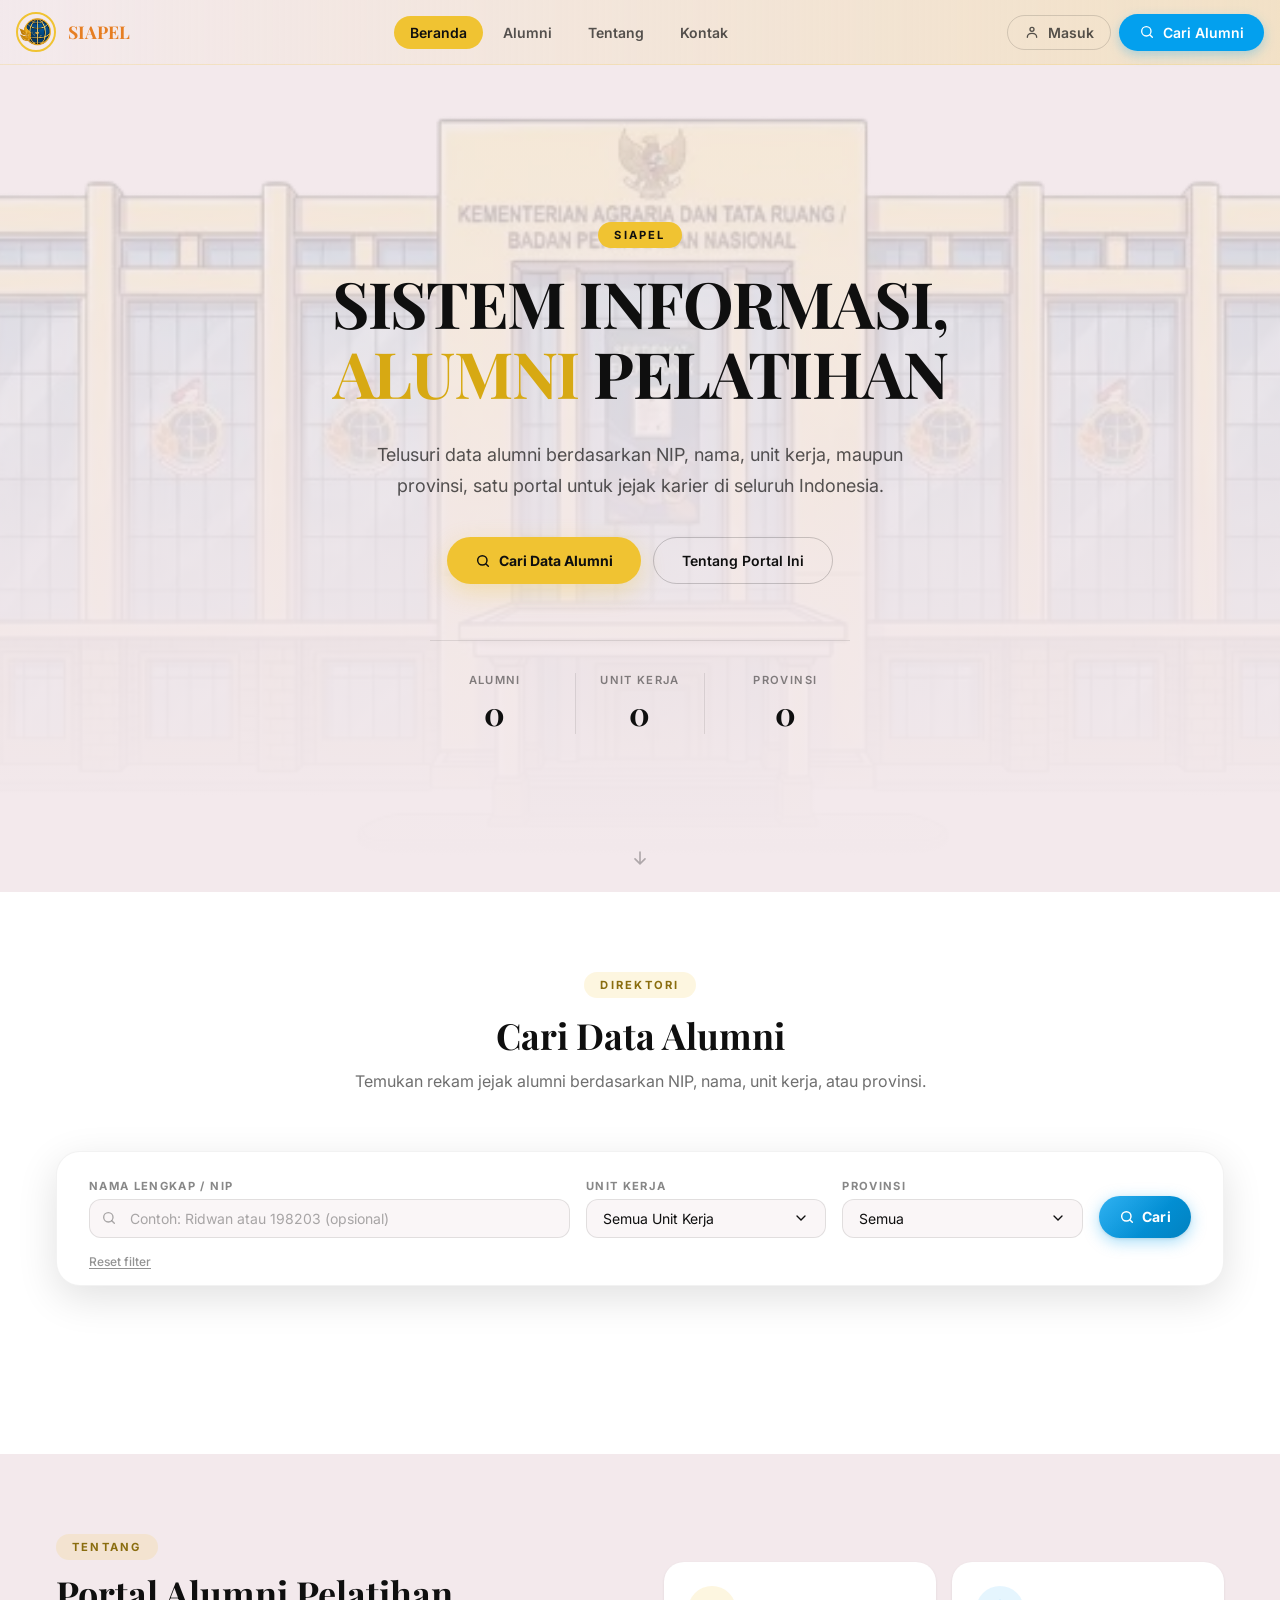
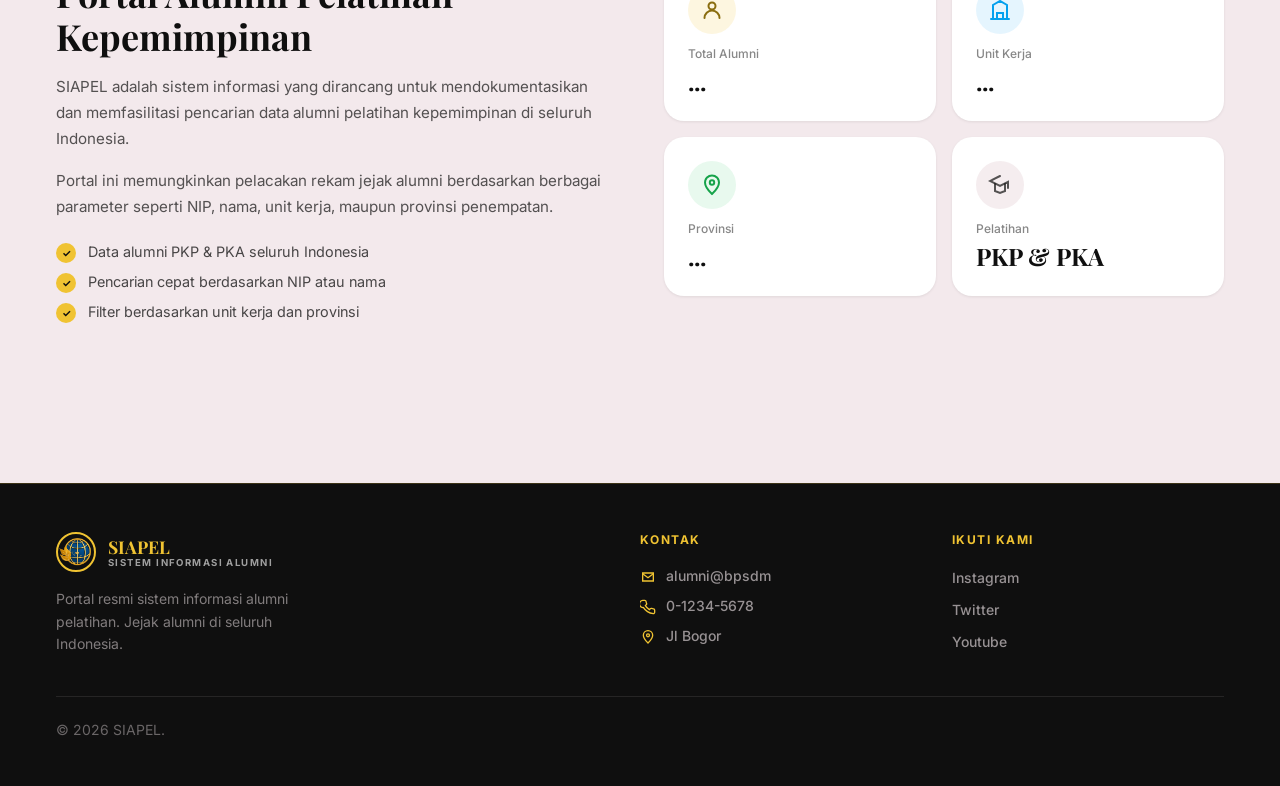
==== commit a7e12d73: "new: configurasi koneksi appscript spredsheet" ====
--- a/index.html
+++ b/index.html
@@ -91,15 +91,15 @@
         <dl class="hero-stats" id="hero-stats">
           <div class="stat-item">
             <dt class="stat-label">Alumni</dt>
-            <dd class="stat-value" data-target="1247">0</dd>
+            <dd class="stat-value" data-key="alumni" data-target="0">...</dd>
           </div>
           <div class="stat-item stat-item--border">
             <dt class="stat-label">Unit Kerja</dt>
-            <dd class="stat-value" data-target="34">0</dd>
+            <dd class="stat-value" data-key="unit" data-target="0">...</dd>
           </div>
           <div class="stat-item">
             <dt class="stat-label">Provinsi</dt>
-            <dd class="stat-value" data-target="34">0</dd>
+            <dd class="stat-value" data-key="provinsi" data-target="0">...</dd>
           </div>
         </dl>
       </div>
@@ -127,7 +127,7 @@
                   <circle cx="11" cy="11" r="7" />
                   <path d="m20 20-3.5-3.5" stroke-linecap="round" />
                 </svg>
-                <input type="text" id="q" name="q" placeholder="Contoh: Ridwan atau 198203" class="form-input form-input--icon" required />
+                <input type="text" id="q" name="q" placeholder="Contoh: Ridwan atau 198203 (opsional)" class="form-input form-input--icon" />
               </div>
             </div>
 
@@ -249,14 +249,14 @@
                 </svg>
               </div>
               <p class="about-stat-label">Total Alumni</p>
-              <p class="about-stat-value">1.247</p>
+              <p class="about-stat-value" data-key="alumni">...</p>
             </div>
             <div class="about-stat-card">
               <div class="about-stat-icon about-stat-icon--blue">
                 <svg viewBox="0 0 24 24" width="24" height="24" fill="none" stroke="currentColor" stroke-width="2"><path d="M3 21h18M5 21V7l7-4 7 4v14M9 21v-6h6v6" stroke-linecap="round" /></svg>
               </div>
               <p class="about-stat-label">Unit Kerja</p>
-              <p class="about-stat-value">34</p>
+              <p class="about-stat-value" data-key="unit">...</p>
             </div>
             <div class="about-stat-card">
               <div class="about-stat-icon about-stat-icon--green">
@@ -266,7 +266,7 @@
                 </svg>
               </div>
               <p class="about-stat-label">Provinsi</p>
-              <p class="about-stat-value">34</p>
+              <p class="about-stat-value" data-key="provinsi">...</p>
             </div>
             <div class="about-stat-card">
               <div class="about-stat-icon about-stat-icon--pink">
@@ -339,6 +339,7 @@
       </div>
     </footer>
 
+    <script src="js/api.js"></script>
     <script src="js/app.js"></script>
   </body>
 </html>
--- a/css/style.css
+++ b/css/style.css
@@ -351,7 +351,7 @@
   position: absolute;
   inset: 0;
   z-index: 0;
-  background: url("img/heroImage.webp") center/cover no-repeat;
+  background: url("../img/heroImage.webp") center/cover no-repeat;
   opacity: 0.25;
 }
 /* .hero-gradient-top {
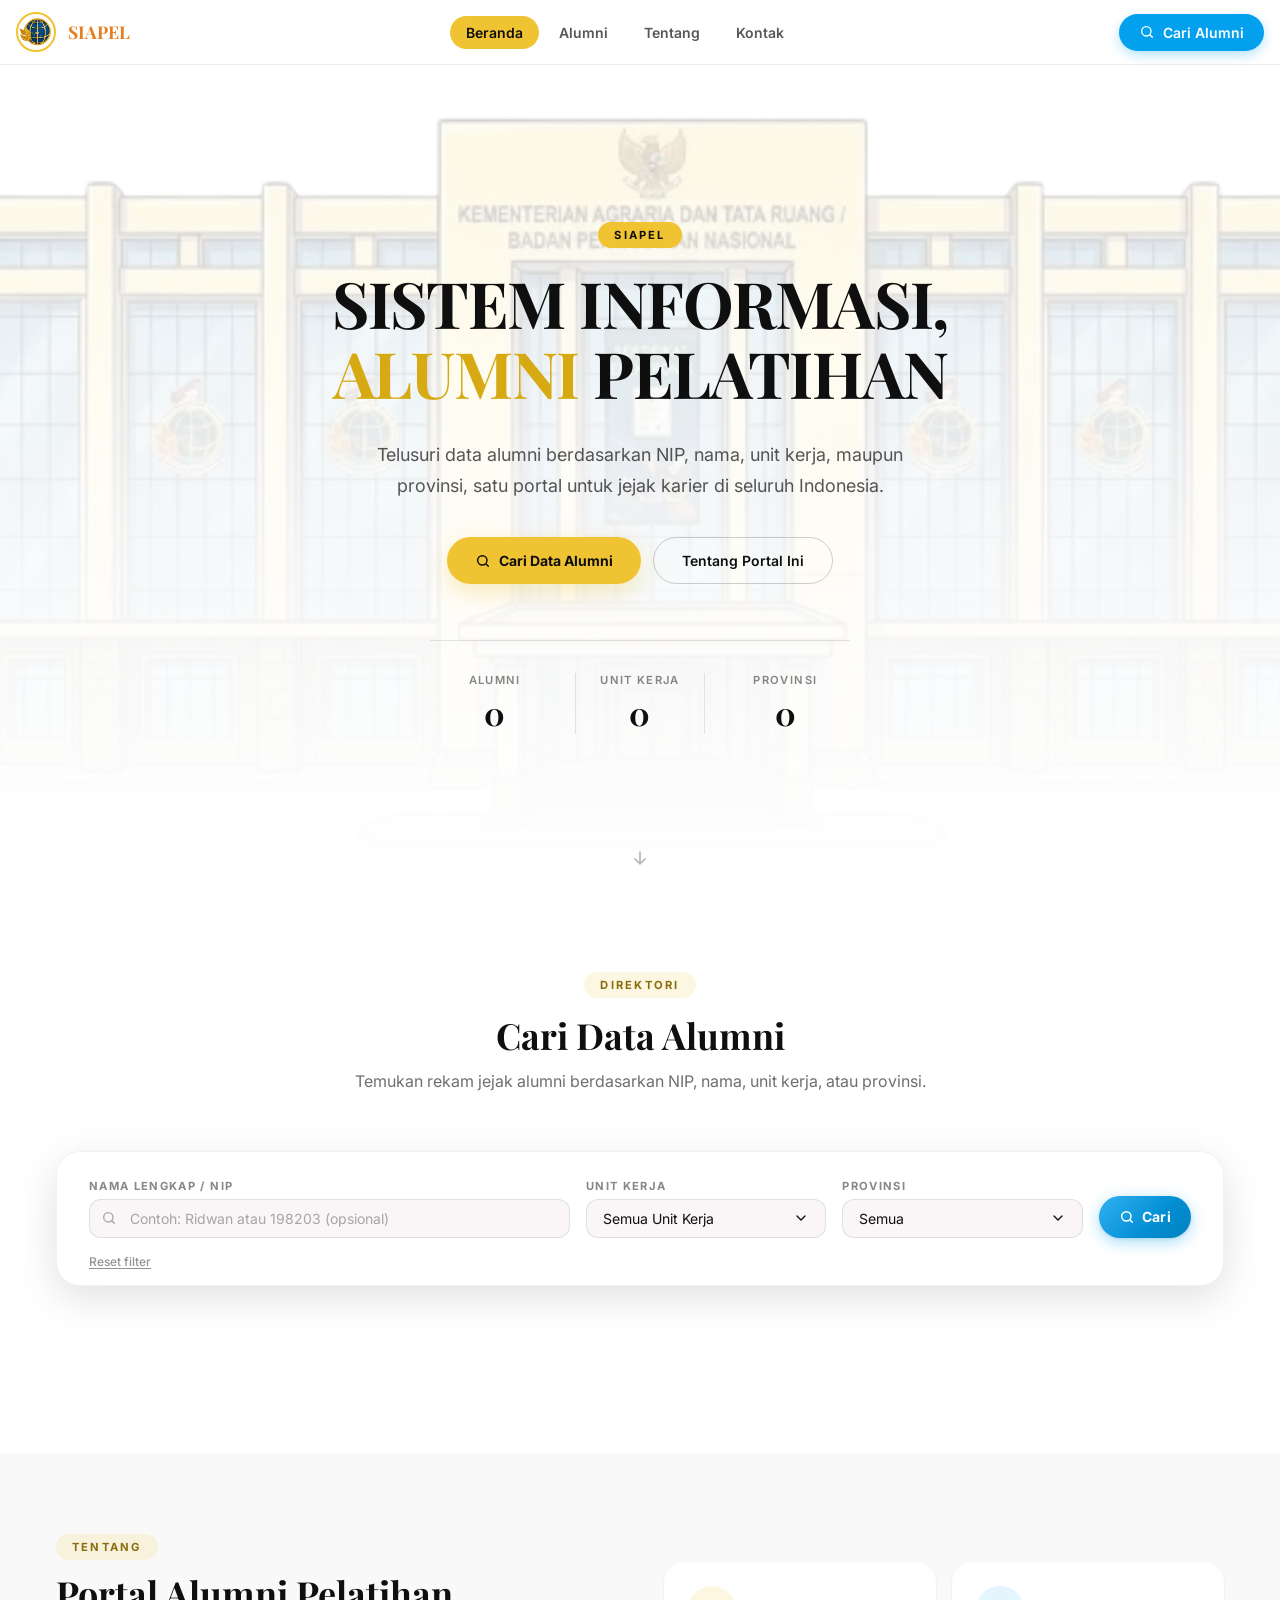
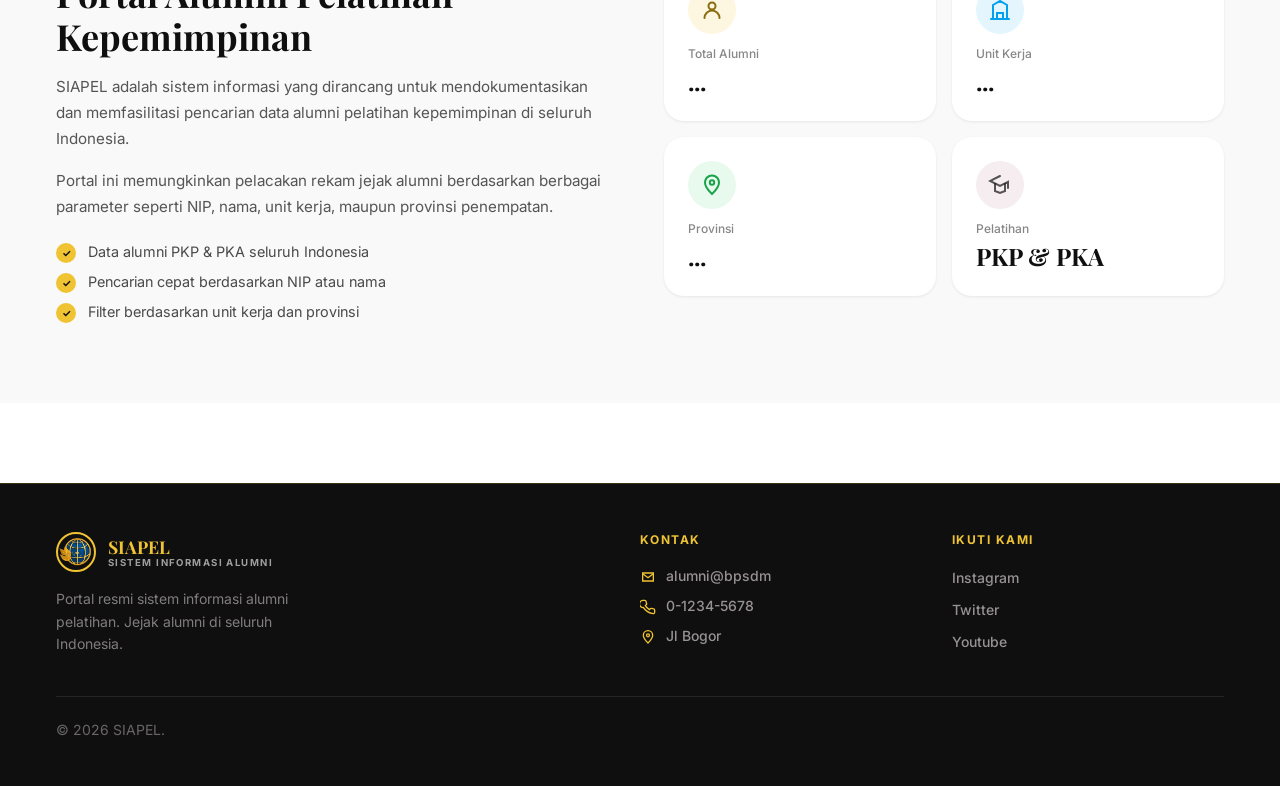
==== commit dc05dc27: "menutup sementara button login" ====
--- a/index.html
+++ b/index.html
@@ -33,13 +33,13 @@
         </ul>
 
         <div class="nav-actions">
-          <a href="login/login.html" class="btn-login">
+          <!-- <a href="login/login.html" class="btn-login">
             <svg viewBox="0 0 24 24" width="16" height="16" fill="none" stroke="currentColor" stroke-width="2" aria-hidden="true">
               <circle cx="12" cy="8" r="3" />
               <path d="M5 20c0-3.5 3-6 7-6s7 2.5 7 6" stroke-linecap="round" />
             </svg>
             Masuk
-          </a>
+          </a> -->
           <a href="#alumni" class="btn-cari-alumni">
             <svg viewBox="0 0 24 24" width="16" height="16" fill="none" stroke="currentColor" stroke-width="2" aria-hidden="true">
               <circle cx="11" cy="11" r="7" />
--- a/css/style.css
+++ b/css/style.css
@@ -23,7 +23,7 @@
 body {
   font-family: "Inter", system-ui, sans-serif;
   color: #0f0f0f;
-  background: #f3e9ec;
+  background: #ffffff;
   overflow-x: hidden;
   -webkit-font-smoothing: antialiased;
 }
@@ -58,7 +58,7 @@
   --blue: #03a0ee;
   --blue-dark: #0282c0;
   --dark: #0f0f0f;
-  --pink-bg: #f3e9ec;
+  --pink-bg: #ffffff;
   --white: #ffffff;
   --text-muted: rgba(15, 15, 15, 0.5);
   --border: rgba(15, 15, 15, 0.1);
@@ -159,17 +159,17 @@
   left: 0;
   right: 0;
   z-index: 50;
-  background: linear-gradient(to right, #f3e9ec, rgba(240, 195, 50, 0.2));
-  border-bottom: 1px solid rgba(240, 195, 50, 0.2);
+  background: #ffffff;
+  border-bottom: 1px solid rgba(15, 15, 15, 0.08);
   transition:
     background var(--transition),
     box-shadow var(--transition);
 }
 .navbar.scrolled {
-  background: rgba(243, 233, 236, 0.95);
+  background: rgba(255, 255, 255, 0.95);
   backdrop-filter: blur(8px);
   box-shadow: 0 4px 20px rgba(0, 0, 0, 0.06);
-  border-color: rgba(240, 195, 50, 0.4);
+  border-color: rgba(15, 15, 15, 0.08);
 }
 .nav-container {
   max-width: 1280px;
@@ -288,8 +288,8 @@
 
 /* Mobile Menu */
 .mobile-menu {
-  background: var(--pink-bg);
-  border-top: 1px solid rgba(240, 195, 50, 0.3);
+  background: #ffffff;
+  border-top: 1px solid rgba(15, 15, 15, 0.08);
 }
 .mobile-nav-list {
   padding: 1rem;
@@ -344,7 +344,7 @@
   min-height: 92vh;
   display: flex;
   align-items: center;
-  background: var(--pink-bg);
+  background: #ffffff;
   overflow: hidden;
 }
 .hero-overlay {
@@ -364,7 +364,7 @@
   position: absolute;
   inset: 0;
   z-index: 1;
-  background: linear-gradient(to top, var(--pink-bg) 0%, rgba(243, 233, 236, 0.75) 40%, transparent 100%);
+  background: linear-gradient(to top, rgba(255,255,255,1) 0%, rgba(255,255,255,0.75) 40%, transparent 100%);
 }
 .hero-content {
   position: relative;
@@ -526,7 +526,7 @@
   padding: 5rem 0 7rem;
 }
 .about-section {
-  background: var(--pink-bg);
+  background: #f9f9f9;
   padding: 5rem 0;
 }
 .section-header {
